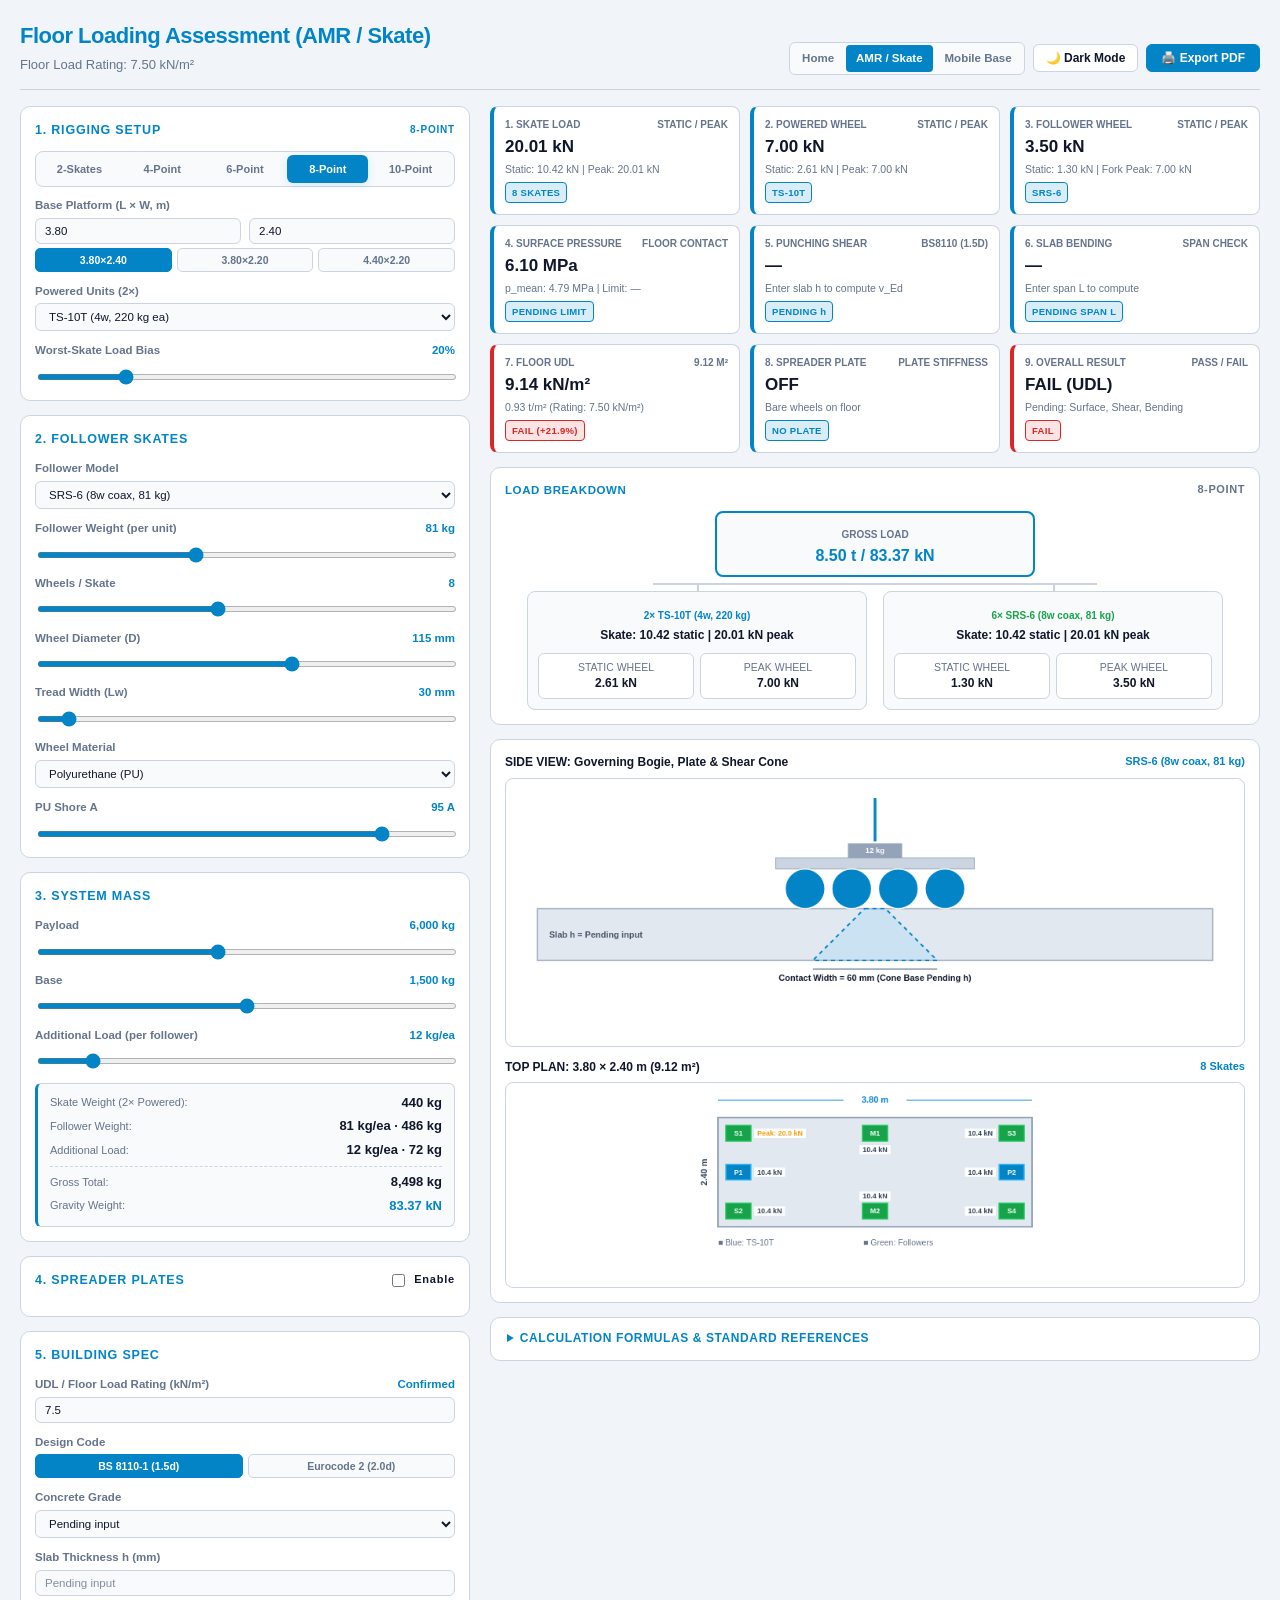
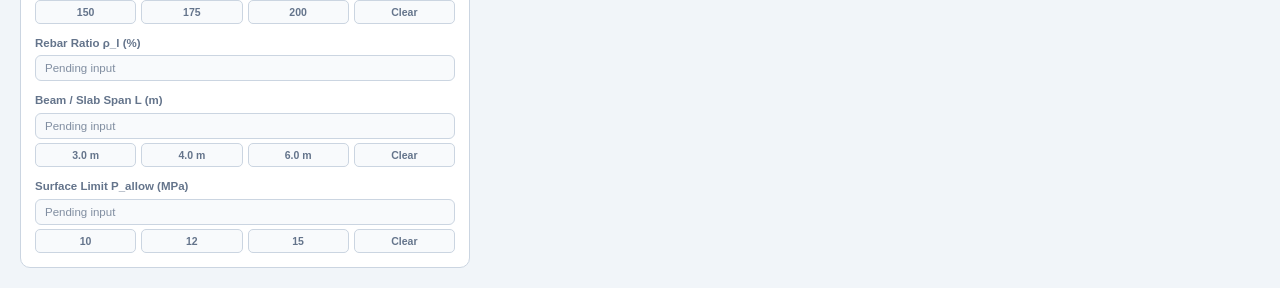
==== amr/index.html @ c010b655 "feat: add /mobile_base caster simulator and / setup selector" ====
<!DOCTYPE html>
<html lang="en">
<head>
  <meta charset="UTF-8">
  <meta name="viewport" content="width=device-width, initial-scale=1.0">
  <title>Floor Loading Assessment — AMR / Skate</title>
  <meta name="description" content="Floor loading assessment simulator for AMR and heavy-duty machine skates.">
  <meta name="theme-color" content="#0b1120">
  <link rel="icon" type="image/svg+xml" href="data:image/svg+xml,<svg xmlns='http://www.w3.org/2000/svg' viewBox='0 0 100 100'><rect width='100' height='100' rx='20' fill='%230284c7'/><text y='.9em' font-size='70' x='15'>⚙️</text></svg>">
  <link rel="stylesheet" href="/style.css?v=10">
</head>
<body>

<header class="header">
  <div>
    <h1>Floor Loading Assessment (AMR / Skate)</h1>
    <p id="lblHeaderSub">Floor Load Rating: 7.50 kN/m²</p>
  </div>
  <div class="header-actions">
    <nav class="nav-pills" aria-label="Setup Selector">
      <a class="nav-pill" href="/">Home</a>
      <a class="nav-pill active" href="/amr/">AMR / Skate</a>
      <a class="nav-pill" href="/mobile_base/">Mobile Base</a>
    </nav>
    <button id="btnThemeToggle" class="btn-theme-toggle" type="button" aria-label="Toggle Light / Dark Mode">☀️ Light Mode</button>
    <button onclick="window.print()" class="btn-action" aria-label="Export PDF">🖨️ Export PDF</button>
  </div>
</header>

<main class="app-container">
  <!-- LEFT: CONTROLS -->
  <section class="controls-col" aria-label="Controls">

    <!-- 1. RIGGING SETUP -->
    <div class="panel">
      <div class="panel-title">
        <span>1. Rigging Setup</span>
        <span style="font-size:10px; color:var(--accent);" id="lblSetupSummary">8-Point</span>
      </div>
      <div class="setup-toggle" role="tablist" aria-label="Rigging Configuration">
        <button class="setup-btn" id="btnSetup1" role="tab" aria-selected="false">2-Skates</button>
        <button class="setup-btn" id="btnSetup2" role="tab" aria-selected="false">4-Point</button>
        <button class="setup-btn" id="btnSetup3" role="tab" aria-selected="false">6-Point</button>
        <button class="setup-btn active" id="btnSetup4" role="tab" aria-selected="true">8-Point</button>
        <button class="setup-btn" id="btnSetup5" role="tab" aria-selected="false">10-Point</button>
      </div>

      <div class="form-group" style="margin-top:10px;">
        <span class="label-wrap">Base Platform (L × W, m)</span>
        <div class="input-row-2">
          <div>
            <input type="number" id="inputPlatL" min="1.0" max="10.0" step="0.1" value="3.80" aria-label="Base Length (m)">
          </div>
          <div>
            <input type="number" id="inputPlatW" min="1.0" max="5.0" step="0.1" value="2.40" aria-label="Base Width (m)">
          </div>
        </div>
        <div class="btn-group" id="btnGroupPlatform" role="group" aria-label="Platform Base Presets">
          <button class="btn-preset active" data-l="3.80" data-w="2.40">3.80×2.40</button>
          <button class="btn-preset" data-l="3.80" data-w="2.20">3.80×2.20</button>
          <button class="btn-preset" data-l="4.40" data-w="2.20">4.40×2.20</button>
        </div>
      </div>

      <div class="form-group">
        <label class="label-wrap" for="selectPoweredModel">Powered Units (2×)</label>
        <select id="selectPoweredModel">
          <option value="TS-10T" selected>TS-10T (4w, 220 kg ea)</option>
          <option value="TC-30T">TC 30Ton (8w, 385 kg ea)</option>
        </select>
      </div>

      <div class="form-group" id="biasGroup">
        <div class="label-wrap">
          <label for="inputSkateBias">Worst-Skate Load Bias</label>
          <span class="val" id="lblSkateBias">20%</span>
        </div>
        <input type="range" id="inputSkateBias" min="10" max="60" step="1" value="20">
      </div>
    </div>

    <!-- 2. FOLLOWER SKATES (UPPER MASS SECTION) -->
    <div class="panel" id="panelFollower">
      <div class="panel-title"><span>2. Follower Skates</span></div>
      <div class="form-group">
        <label class="label-wrap" for="selectFollowerModel">Follower Model</label>
        <select id="selectFollowerModel">
          <optgroup label="GST Series">
            <option value="GST-8">GST-8 (6w, 28 kg)</option>
            <option value="GST-12">GST-12 (8w, 38 kg)</option>
          </optgroup>
          <optgroup label="SRS Series">
            <option value="SRS-6" selected>SRS-6 (8w coax, 81 kg)</option>
            <option value="SRS-10">SRS-10 (4w, 95 kg)</option>
          </optgroup>
          <optgroup label="CRQ Series">
            <option value="CRQ-8">CRQ-8 (8w coax, 85 kg)</option>
          </optgroup>
          <optgroup label="Manual">
            <option value="CUSTOM">Custom Follower</option>
          </optgroup>
        </select>
      </div>

      <div class="form-group">
        <div class="label-wrap"><label for="inputFollowerWeight">Follower Weight (per unit)</label><span class="val" id="lblFollowerWeight">81 kg</span></div>
        <input type="range" id="inputFollowerWeight" min="10" max="200" step="1" value="81">
      </div>
      <div class="form-group">
        <div class="label-wrap"><label for="inputFollowerWheels">Wheels / Skate</label><span class="val" id="lblFollowerWheels">8</span></div>
        <input type="range" id="inputFollowerWheels" min="2" max="16" step="2" value="8">
      </div>
      <div class="form-group">
        <div class="label-wrap"><label for="inputFollowerDia">Wheel Diameter (D)</label><span class="val" id="lblFollowerDia">115 mm</span></div>
        <input type="range" id="inputFollowerDia" min="60" max="150" step="5" value="115">
      </div>
      <div class="form-group">
        <div class="label-wrap"><label for="inputFollowerWidth">Tread Width (Lw)</label><span class="val" id="lblFollowerWidth">30 mm</span></div>
        <input type="range" id="inputFollowerWidth" min="25" max="110" step="5" value="30">
      </div>
      <div class="form-group">
        <label class="label-wrap" for="selectFollowerMat">Wheel Material</label>
        <select id="selectFollowerMat">
          <option value="pu" selected>Polyurethane (PU)</option>
          <option value="nylon">Nylon PA6</option>
          <option value="steel">Cast Steel</option>
        </select>
      </div>
      <div class="form-group" id="shoreAGroup">
        <div class="label-wrap"><label for="inputShoreA">PU Shore A</label><span class="val" id="lblShoreA">95 A</span></div>
        <input type="range" id="inputShoreA" min="80" max="98" step="1" value="95">
      </div>
    </div>

    <!-- 3. SYSTEM MASS -->
    <div class="panel">
      <div class="panel-title"><span>3. System Mass</span></div>
      <div class="form-group">
        <div class="label-wrap"><label for="inputPnmMass">Payload</label><span class="val" id="lblPnmMass">6,000 kg</span></div>
        <input type="range" id="inputPnmMass" min="3000" max="10000" step="250" value="6000">
      </div>
      <div class="form-group">
        <div class="label-wrap"><label for="inputBaseMass">Base</label><span class="val" id="lblBaseMass">1,500 kg</span></div>
        <input type="range" id="inputBaseMass" min="0" max="3000" step="100" value="1500">
      </div>
      <div class="form-group">
        <div class="label-wrap"><label for="inputAddLoad">Additional Load (per follower)</label><span class="val" id="lblAddLoad">12 kg/ea</span></div>
        <input type="range" id="inputAddLoad" min="0" max="100" step="1" value="12">
      </div>

      <div class="sub-box sub-box-highlight">
        <div class="sub-box-row">
          <span>Skate Weight (2× Powered):</span>
          <strong id="lblPoweredWeightSum">440 kg</strong>
        </div>
        <div class="sub-box-row">
          <span>Follower Weight:</span>
          <strong id="lblFollowerWeightSum">81 kg/ea · 486 kg</strong>
        </div>
        <div class="sub-box-row">
          <span>Additional Load:</span>
          <strong id="lblAddLoadSum">12 kg/ea · 72 kg</strong>
        </div>
        <div class="sub-box-divider">
          <div class="sub-box-row">
            <span>Gross Total:</span>
            <strong id="lblTotalGrossMass">8,498 kg</strong>
          </div>
          <div class="sub-box-row">
            <span>Gravity Weight:</span>
            <strong id="lblTotalGrossWeight" class="val-accent">83.37 kN</strong>
          </div>
        </div>
      </div>
    </div>

    <!-- 4. SPREADER PLATES -->
    <div class="panel">
      <div class="panel-title">
        <span>4. Spreader Plates</span>
        <label style="display:flex; align-items:center; gap:6px; cursor:pointer; text-transform:none; font-size:11px;">
          <input type="checkbox" id="checkPlateEnable" style="accent-color:var(--accent); cursor:pointer;">
          <strong style="color:var(--text-primary);">Enable</strong>
        </label>
      </div>

      <div id="plateControls" style="display:none;">
        <div class="form-group">
          <label class="label-wrap" for="selectPlateSteel">Plate Material</label>
          <select id="selectPlateSteel">
            <option value="ss400" selected>SS400 / S275JR Mild Steel (fy 275 MPa)</option>
            <option value="s355">S355J2 / A572-50 High-Strength Steel (fy 355 MPa)</option>
            <option value="strenx700">Strenx 700 Structural Steel (fy 700 MPa)</option>
            <option value="hardox450">Hardox 450 Abrasion-Resistant Steel (fy 1,200 MPa)</option>
            <option value="al6061">Aluminum 6061-T6 Alloy (fy 276 MPa)</option>
            <option value="al7075">Aluminum 7075-T6 Aerospace Alloy (fy 505 MPa)</option>
            <option value="cfrp">Carbon Fiber Composite CFRP (fy 600 MPa)</option>
            <option value="g10">G10 / FR-4 Fiberglass Epoxy (fy 340 MPa)</option>
            <option value="uhmwpe">UHMWPE Polymer Sheet (fy 25 MPa)</option>
            <option value="plywood">Phenolic Birch Plywood (fy 35 MPa)</option>
          </select>
        </div>

        <div class="form-group">
          <span class="label-wrap">Sheet Preset</span>
          <div class="btn-group" id="btnGroupPlates" style="flex-wrap: wrap;">
            <button class="btn-preset" data-w="300" data-l="300">300×300</button>
            <button class="btn-preset active" data-w="610" data-l="2440">610×2440</button>
            <button class="btn-preset" data-w="1220" data-l="2440">1220×2440</button>
            <button class="btn-preset" data-w="1000" data-l="2000">1000×2000</button>
          </div>
        </div>

        <div class="form-group">
          <div class="label-wrap"><label for="inputPlateWidth">Width (W)</label><span class="val" id="lblPlateWidth">610 mm</span></div>
          <input type="range" id="inputPlateWidth" min="250" max="1500" step="25" value="610">
        </div>
        <div class="form-group">
          <div class="label-wrap"><label for="inputPlateLength">Length (L)</label><span class="val" id="lblPlateLength">2,440 mm</span></div>
          <input type="range" id="inputPlateLength" min="300" max="3000" step="50" value="2440">
        </div>
        <div class="form-group">
          <div class="label-wrap"><label for="inputPlateThick">Thickness (t)</label><span class="val" id="lblPlateThick">10 mm</span></div>
          <input type="range" id="inputPlateThick" min="2" max="60" step="1" value="10">
        </div>

        <div class="sub-box sub-box-highlight">
          <div class="sub-box-row">
            <span>Min Width (2h):</span>
            <strong id="lblRecWidth" class="val-accent">—</strong>
          </div>
          <div class="sub-box-row">
            <span>Min Thickness (t_req):</span>
            <strong id="lblRecThick" class="val-warn">—</strong>
          </div>
          <div class="sub-box-divider">
            <div class="sub-box-row">
              <span>Sheet Mass:</span>
              <strong id="lblPlateHandlingWeight">—</strong>
            </div>
            <div id="lblHandlingBadge" style="font-size:10.5px; margin-top:2px;">—</div>
          </div>
        </div>
      </div>
    </div>

    <!-- 5. BUILDING SPEC -->
    <div class="panel">
      <div class="panel-title"><span>5. Building Spec</span></div>

      <div class="form-group">
        <div class="label-wrap"><label for="inputUdlLimit">UDL / Floor Load Rating (kN/m²)</label><span class="val">Confirmed</span></div>
        <input type="number" id="inputUdlLimit" min="0.5" max="30" step="0.1" value="7.5">
      </div>

      <div class="form-group">
        <span class="label-wrap">Design Code</span>
        <div class="btn-group" id="btnGroupCode">
          <button class="btn-preset active" data-code="BS8110">BS 8110-1 (1.5d)</button>
          <button class="btn-preset" data-code="EC2">Eurocode 2 (2.0d)</button>
        </div>
      </div>

      <div class="form-group">
        <label class="label-wrap" for="selectConcreteGrade">Concrete Grade</label>
        <select id="selectConcreteGrade">
          <option value="" selected>Pending input</option>
          <option value="C20/25">C20/25 (f_cu = 25 MPa)</option>
          <option value="C25/30">C25/30 (f_cu = 30 MPa)</option>
          <option value="C30/37">C30/37 (f_cu = 37 MPa)</option>
        </select>
      </div>

      <div class="form-group">
        <label class="label-wrap" for="inputSlabDepth">Slab Thickness h (mm)</label>
        <input type="number" id="inputSlabDepth" min="80" max="500" step="5" placeholder="Pending input">
        <div class="btn-group" id="btnGroupSlab">
          <button class="btn-preset" data-h="150">150</button>
          <button class="btn-preset" data-h="175">175</button>
          <button class="btn-preset" data-h="200">200</button>
          <button class="btn-preset" data-h="">Clear</button>
        </div>
      </div>

      <div class="form-group">
        <label class="label-wrap" for="inputRhoL">Rebar Ratio ρ_l (%)</label>
        <input type="number" id="inputRhoL" min="0.1" max="3.0" step="0.01" placeholder="Pending input">
      </div>

      <div class="form-group">
        <label class="label-wrap" for="inputSpanL">Beam / Slab Span L (m)</label>
        <input type="number" id="inputSpanL" min="1.0" max="15.0" step="0.1" placeholder="Pending input">
        <div class="btn-group" id="btnGroupSpan">
          <button class="btn-preset" data-span="3.0">3.0 m</button>
          <button class="btn-preset" data-span="4.0">4.0 m</button>
          <button class="btn-preset" data-span="6.0">6.0 m</button>
          <button class="btn-preset" data-span="">Clear</button>
        </div>
      </div>

      <div class="form-group">
        <label class="label-wrap" for="inputFloorStress">Surface Limit P_allow (MPa)</label>
        <input type="number" id="inputFloorStress" min="1" max="50" step="0.5" placeholder="Pending input">
        <div class="btn-group" id="btnGroupStress">
          <button class="btn-preset" data-stress="10">10</button>
          <button class="btn-preset" data-stress="12">12</button>
          <button class="btn-preset" data-stress="15">15</button>
          <button class="btn-preset" data-stress="">Clear</button>
        </div>
      </div>
    </div>

  </section>

  <!-- RIGHT: RESULTS & VISUALIZATIONS -->
  <section class="visuals-col" aria-label="Results">

    <!-- 9 METRIC CARDS (3x3) -->
    <div class="dashboard-grid" role="region" aria-label="Structural Metrics">
      <div class="dash-card card-info" id="cardSkateLoad">
        <div class="meta"><span>1. SKATE LOAD</span><span>Static / Peak</span></div>
        <div class="main-val" id="valSkateLoad">—</div>
        <div class="sub" id="subSkateLoad">—</div>
        <div class="status-badge status-info" id="badgeSkateLoad">IMPOSED</div>
      </div>

      <div class="dash-card card-info" id="cardPowWheel">
        <div class="meta"><span>2. POWERED WHEEL</span><span>Static / Peak</span></div>
        <div class="main-val" id="valPowWheel">—</div>
        <div class="sub" id="subPowWheel">—</div>
        <div class="status-badge status-info" id="badgePowWheel">IMPOSED</div>
      </div>

      <div class="dash-card card-info" id="cardFolWheel">
        <div class="meta"><span>3. FOLLOWER WHEEL</span><span>Static / Peak</span></div>
        <div class="main-val" id="valFolWheel">—</div>
        <div class="sub" id="subFolWheel">—</div>
        <div class="status-badge status-info" id="badgeFolWheel">IMPOSED</div>
      </div>

      <div class="dash-card" id="cardPressure">
        <div class="meta"><span>4. SURFACE PRESSURE</span><span>Floor Contact</span></div>
        <div class="main-val" id="valPressure">—</div>
        <div class="sub" id="subPressure">—</div>
        <div class="status-badge status-info" id="badgePressure">PENDING</div>
      </div>

      <div class="dash-card" id="cardPunch">
        <div class="meta"><span>5. PUNCHING SHEAR</span><span id="tagPunchCode">BS 8110</span></div>
        <div class="main-val" id="valPunch">—</div>
        <div class="sub" id="subPunch">—</div>
        <div class="status-badge status-info" id="badgePunch">PENDING</div>
      </div>

      <div class="dash-card" id="cardBending">
        <div class="meta"><span>6. SLAB BENDING</span><span>Span Check</span></div>
        <div class="main-val" id="valBending">—</div>
        <div class="sub" id="subBending">—</div>
        <div class="status-badge status-info" id="badgeBending">PENDING</div>
      </div>

      <div class="dash-card" id="cardUdl">
        <div class="meta"><span>7. FLOOR UDL</span><span id="tagUdlArea">9.12 m²</span></div>
        <div class="main-val" id="valUdl">—</div>
        <div class="sub" id="subUdl">Rating: 7.50 kN/m²</div>
        <div class="status-badge status-info" id="badgeUdl">—</div>
      </div>

      <div class="dash-card" id="cardRigidity">
        <div class="meta"><span>8. SPREADER PLATE</span><span>Plate Stiffness</span></div>
        <div class="main-val" id="valRigidity">—</div>
        <div class="sub" id="subRigidity">—</div>
        <div class="status-badge status-info" id="badgeRigidity">—</div>
      </div>

      <div class="dash-card" id="cardVerdict">
        <div class="meta"><span>9. OVERALL RESULT</span><span>Pass / Fail</span></div>
        <div class="main-val" id="valVerdict">—</div>
        <div class="sub" id="subVerdict">—</div>
        <div class="status-badge status-info" id="badgeVerdict">—</div>
      </div>
    </div>

    <!-- LOAD TREE -->
    <div class="tree-container" role="region" aria-label="Load Breakdown">
      <div class="tree-title">
        <span>Load Breakdown</span>
        <span style="color:var(--text-secondary); font-size:11px;" id="lblTreeModeTag">8-POINT</span>
      </div>
      <div class="tree-node-root">
        <span style="font-size:10px; color:var(--text-secondary); text-transform:uppercase; font-weight:700;">Gross Load</span>
        <div style="font-size:16px; font-weight:800; color:var(--accent);" id="treeRootVal">—</div>
      </div>
      <div class="tree-branches" id="treeBranchWrap"></div>
    </div>

    <!-- CANVASES -->
    <div class="canvas-panel" role="region" aria-label="Diagrams">
      <div>
        <div style="font-size:12px; font-weight:700; color:var(--text-primary); margin-bottom:6px; display:flex; justify-content:space-between;">
          <span>SIDE VIEW: Governing Bogie, Plate & Shear Cone</span>
          <span style="color:var(--accent); font-size:11px;" id="lblFrontElevationSub">—</span>
        </div>
        <div class="canvas-wrap">
          <canvas id="frontCanvas" width="940" height="340"></canvas>
        </div>
      </div>

      <div>
        <div style="font-size:12px; font-weight:700; color:var(--text-primary); margin-bottom:6px; display:flex; justify-content:space-between;">
          <span id="lblTopPlanTitle">TOP PLAN</span>
          <span style="color:var(--accent); font-size:11px;" id="lblTopPlanSub">—</span>
        </div>
        <div class="canvas-wrap">
          <canvas id="topCanvas" width="940" height="260"></canvas>
        </div>
      </div>
    </div>

    <!-- FORMULAS & STANDARDS DRAWER -->
    <details class="assumptions-box">
      <summary>Calculation Formulas &amp; Standard References</summary>
      <div class="formula-grid">

        <!-- 1. MASS, UDL & SKATE BIAS -->
        <article class="formula-block">
          <div class="formula-head">
            <strong>1. Load Accumulation, UDL &amp; 3-Point Rocking</strong>
            <span class="std-ref">EN 1991-1-1 §6.3 · EN 1991-3 · TR34 / ASTM E1155</span>
          </div>
          <p class="formula-prose">
            Gravity loads accumulate top-down from payload to floor contact. Under creeping transit (&le; 5 m/min), inertial acceleration is modest (&Phi; = 1.20), whereas local 2–5 mm floor dips (TR34) unload one corner of rigid 4-point skates, shifting 35% of skate load onto the heaviest corner wheel or coaxial fork.
          </p>
          <div class="eq-card">
            <div class="eq-row">
              <span class="math"><i>M</i><sub>gross</sub> = <i>m</i><sub>pay</sub> + <i>m</i><sub>base</sub> + 2<i>m</i><sub>pow</sub> + <i>N</i><sub>fol</sub>(<i>m</i><sub>fol</sub> + <i>m</i><sub>add</sub>)</span>
              <span class="eq-num">(1.1)</span>
            </div>
            <div class="eq-row">
              <span class="math">UDL = <span class="frac"><span class="num"><i>M</i><sub>gross</sub> &middot; <i>g</i> / 1000</span><span class="den"><i>L</i><sub>base</sub> &middot; <i>W</i><sub>base</sub></span></span> &le; <i>q</i><sub>rating</sub></span>
              <span class="eq-num">(1.2)</span>
            </div>
            <div class="eq-row">
              <span class="math"><i>F</i><sub>skate,peak</sub> = <i>W</i><sub>gross</sub> &middot; max(<span class="frac"><span class="num">1</span><span class="den"><i>N</i></span></span>, Bias) &middot; &Phi;<sub>1.20</sub></span>
              <span class="eq-num">(1.3)</span>
            </div>
            <div class="eq-row">
              <span class="math"><i>F</i><sub>wheel,peak</sub> = <span class="frac"><span class="num">0.35 &middot; <i>F</i><sub>skate,peak</sub></span><span class="den"><i>w</i><sub>fork</sub></span></span> <small class="eq-note">(4w / 4-fork coax)</small> &nbsp;|&nbsp; <span class="frac"><span class="num"><i>F</i><sub>skate,peak</sub></span><span class="den">&lfloor;0.5<i>n</i><sub>w</sub>&rfloor;</span></span> <small class="eq-note">(&gt;4w inline)</small></span>
              <span class="eq-num">(1.4)</span>
            </div>
          </div>
        </article>

        <!-- 2. MODE 1 -->
        <article class="formula-block">
          <div class="formula-head">
            <strong>2. Mode 1 — Surface Contact Stress (0–5 mm Skin)</strong>
            <span class="std-ref">Hertz Line Contact · Gent (1958) / ASTM D2240 · BS 8110-1 Cl. 5.2.3.4</span>
          </div>
          <p class="formula-prose">
            Surface bearing checks only the top floor finish and concrete skin directly beneath a wheel or rigid spreader plate. Elastomeric wheel flattening is computed from Shore A hardness via Gent&rsquo;s relation and Hertzian line contact; peak semi-elliptic contact stress is 27.3% above mean pressure.
          </p>
          <div class="eq-card">
            <div class="eq-row">
              <span class="math"><i>E</i><sub>PU</sub> = <span class="frac"><span class="num">0.0981 (56 + 7.62336 <i>S</i>)</span><span class="den">0.137505 (254 &minus; 2.54 <i>S</i>)</span></span> [MPa], &nbsp; <span class="frac"><span class="num">1</span><span class="den"><i>E</i>*</span></span> = <span class="frac"><span class="num">1 &minus; &nu;<sub>w</sub><sup>2</sup></span><span class="den"><i>E</i><sub>w</sub></span></span> + <span class="frac"><span class="num">1 &minus; &nu;<sub>c</sub><sup>2</sup></span><span class="den"><i>E</i><sub>c</sub></span></span></span>
              <span class="eq-num">(2.1)</span>
            </div>
            <div class="eq-row">
              <span class="math"><i>b</i> = <span class="radic">&radic;<span class="rad-over"><span class="frac"><span class="num">4 <i>F R</i></span><span class="den">&pi; <i>L</i><sub>w</sub> <i>E</i>*</span></span></span></span>, &nbsp; <i>A</i> = 2<i>b L</i><sub>w</sub></span>
              <span class="eq-num">(2.2)</span>
            </div>
            <div class="eq-row">
              <span class="math"><i>p</i><sub>mean</sub> = <span class="frac"><span class="num"><i>F</i></span><span class="den"><i>A</i></span></span>, &nbsp; <i>p</i><sub>max</sub> = 1.273 <i>p</i><sub>mean</sub> &le; min(<i>P</i><sub>allow</sub>, 0.4 <i>f</i><sub>cu</sub>) <small class="eq-note">(plate: <i>p</i><sub>max</sub> = <i>p</i><sub>mean</sub>)</small></span>
              <span class="eq-num">(2.3)</span>
            </div>
          </div>
        </article>

        <!-- 3. MODE 2 -->
        <article class="formula-block">
          <div class="formula-head">
            <strong>3. Mode 2 — Slab Punching Shear (Full Depth <i>d</i>)</strong>
            <span class="std-ref">BS 8110-1:1997 Cl. 3.7.7 · EN 1992-1-1 Cl. 6.4 · EN 1991-1-1</span>
          </div>
          <p class="formula-prose">
            Unlike surface stress, punching shear checks whether an unreinforced concrete slab fails along a diagonal shear cone through its effective depth <i>d</i>. Coaxial wheel pairs share one combined perimeter <i>u</i><sub>0</sub>; checks apply ULS partial load factors (&gamma;<sub>f</sub> = 1.60 BS 8110, &gamma;<sub>Q</sub> = 1.50 EC2) at both <i>u</i><sub>0</sub> and the outer control perimeter <i>u</i><sub>1</sub>.
          </p>
          <div class="eq-card">
            <div class="eq-row">
              <span class="math"><i>V</i><sub>Ed</sub> = &gamma; &middot; <i>F</i><sub>cluster</sub>, &nbsp; <i>u</i><sub>0</sub> = 2(<i>a</i><sub>1</sub> + <i>a</i><sub>2</sub>), &nbsp; <i>v</i><sub>Ed,0</sub> = <span class="frac"><span class="num">&beta; <i>V</i><sub>Ed</sub></span><span class="den"><i>u</i><sub>0</sub> <i>d</i></span></span></span>
              <span class="eq-num">(3.1)</span>
            </div>
            <div class="eq-row">
              <span class="math"><b>BS 8110 (1.5<i>d</i>):</b> <i>u</i><sub>1</sub> = <i>u</i><sub>0</sub> + 12<i>d</i>, &nbsp; <i>v</i><sub>c</sub> = <span class="frac"><span class="num">0.79</span><span class="den">1.25</span></span>(100&rho;<sub>l</sub>)<sup>1/3</sup>(<span class="frac"><span class="num">400</span><span class="den"><i>d</i></span></span>)<sup>1/4</sup>(<span class="frac"><span class="num"><i>f</i><sub>cu</sub></span><span class="den">25</span></span>)<sup>1/3</sup>, &nbsp; <i>v</i><sub>max</sub> = min(0.8&radic;<i>f</i><sub>cu</sub>, 5)</span>
              <span class="eq-num">(3.2)</span>
            </div>
            <div class="eq-row">
              <span class="math"><b>EC2 (2.0<i>d</i>):</b> <i>u</i><sub>1</sub> = <i>u</i><sub>0</sub> + 4&pi;<i>d</i>, &nbsp; <i>v</i><sub>Rd,c</sub> = max(0.12 <i>k</i>(100&rho;<sub>l</sub> <i>f</i><sub>ck</sub>)<sup>1/3</sup>, 0.035 <i>k</i><sup>3/2</sup><i>f</i><sub>ck</sub><sup>1/2</sup>), &nbsp; <i>v</i><sub>Rd,max</sub> = 0.4&nu;<i>f</i><sub>cd</sub></span>
              <span class="eq-num">(3.3)</span>
            </div>
          </div>
        </article>

        <!-- 4. MODE 3 & PLATE -->
        <article class="formula-block">
          <div class="formula-head">
            <strong>4. Mode 3 — Slab Bending &amp; Plate Rigidity</strong>
            <span class="std-ref">BS 8110-1 Cl. 3.5.2.2 · Method B · AISC Design Guide 1</span>
          </div>
          <p class="formula-prose">
            Concentrated skate loads crossing a beam bay of span <i>L</i> are swept longitudinally and transversely using Method B to find peak moment <i>M</i><sub>max</sub> at zero shear, then dispersed over effective strip width <i>b</i><sub>e</sub> against the UDL rating benchmark. Spreader plates must exceed thickness <i>t</i><sub>req</sub> to prevent cantilever edge curling.
          </p>
          <div class="eq-card">
            <div class="eq-row">
              <span class="math"><i>M</i><sub>UDL,bench</sub> = <span class="frac"><span class="num"><i>q</i><sub>rating</sub> &middot; <i>L</i><sup>2</sup></span><span class="den">8</span></span>, &nbsp; <i>b</i><sub>e</sub> = min(<i>W</i><sub>base</sub>, <i>b</i><sub>load</sub> + 2.4<i>a</i><sub>k</sub>(1 &minus; <span class="frac"><span class="num"><i>a</i><sub>k</sub></span><span class="den"><i>L</i></span></span>)) <small class="eq-note">(single-rail strip)</small></span>
              <span class="eq-num">(4.1)</span>
            </div>
            <div class="eq-row">
              <span class="math"><i>R</i><sub>B</sub> = <span class="frac"><span class="num">&Sigma; <i>P</i><sub>i</sub> <i>a</i><sub>i</sub></span><span class="den"><i>L</i></span></span>, &nbsp; <i>M</i><sub>max</sub> = <i>R</i><sub>A</sub> <i>a</i><sub>k</sub> &minus; &Sigma;<sub><i>a</i><sub>i</sub>&lt;<i>a</i><sub>k</sub></sub> <i>P</i><sub>i</sub>(<i>a</i><sub>k</sub> &minus; <i>a</i><sub>i</sub>), &nbsp; <i>M</i><sub>imp</sub> = <span class="frac"><span class="num"><i>M</i><sub>max</sub></span><span class="den"><i>b</i><sub>e</sub></span></span></span>
              <span class="eq-num">(4.2)</span>
            </div>
            <div class="eq-row">
              <span class="math"><i>c</i> = <span class="frac"><span class="num"><i>B</i><sub>cap</sub> &minus; <i>W</i><sub>skate</sub></span><span class="den">2</span></span>, &nbsp; <i>t</i><sub>req</sub> = <i>c</i> <span class="radic">&radic;<span class="rad-over"><span class="frac"><span class="num">3 <i>p</i></span><span class="den">&sigma;<sub>allow</sub></span></span></span></span></span>
              <span class="eq-num">(4.3)</span>
            </div>
          </div>
        </article>

      </div>
    </details>

  </section>
</main>

<script type="module" src="/js/main.js?v=10"></script>
</body>
</html>
---- style.css ----
:root {
  /* DARK THEME (DEFAULT) */
  --bg-main: #0b1120;
  --bg-card: #1e293b;
  --bg-panel: #0f172a;
  --border: #334155;
  --accent: #38bdf8;
  --accent-glow: rgba(56, 189, 248, 0.25);
  --text-primary: #f8fafc;
  --text-secondary: #94a3b8;
  --pass: #22c55e;
  --pass-bg: rgba(34, 197, 94, 0.15);
  --fail: #ef4444;
  --fail-bg: rgba(239, 68, 68, 0.15);
  --warn: #eab308;
  --warn-bg: rgba(234, 179, 8, 0.15);
  --purple: #a855f7;
  --canvas-bg: #060913;
}

[data-theme="light"] {
  /* LIGHT THEME (CLEAN SLATE & WHITE) */
  --bg-main: #f1f5f9;
  --bg-card: #ffffff;
  --bg-panel: #f8fafc;
  --border: #cbd5e1;
  --accent: #0284c7;
  --accent-glow: rgba(2, 132, 199, 0.15);
  --text-primary: #0f172a;
  --text-secondary: #64748b;
  --pass: #16a34a;
  --pass-bg: rgba(22, 163, 74, 0.12);
  --fail: #dc2626;
  --fail-bg: rgba(220, 38, 38, 0.12);
  --warn: #d97706;
  --warn-bg: rgba(217, 119, 6, 0.12);
  --purple: #9333ea;
  --canvas-bg: #ffffff;
}

* { box-sizing: border-box; }

body {
  font-family: -apple-system, BlinkMacSystemFont, "Segoe UI", Roboto, "Helvetica Neue", Arial, sans-serif;
  background: var(--bg-main);
  color: var(--text-primary);
  margin: 0;
  padding: 20px;
  line-height: 1.45;
  transition: background-color 0.2s ease, color 0.2s ease;
}

/* Accessibility Focus States */
button:focus-visible, input:focus-visible, select:focus-visible, summary:focus-visible {
  outline: 2px solid var(--accent);
  outline-offset: 2px;
}

.header {
  max-width: 1440px;
  margin: 0 auto 16px auto;
  padding-bottom: 14px;
  border-bottom: 1px solid var(--border);
  display: flex;
  justify-content: space-between;
  align-items: flex-end;
  flex-wrap: wrap;
  gap: 12px;
}

.header h1 {
  margin: 0;
  font-size: 22px;
  color: var(--accent);
  letter-spacing: -0.5px;
}

.header p {
  margin: 4px 0 0 0;
  font-size: 13px;
  color: var(--text-secondary);
}

.header-actions {
  display: flex;
  gap: 8px;
  align-items: center;
  flex-wrap: wrap;
}

.nav-pills {
  display: inline-flex;
  background: var(--bg-panel);
  border: 1px solid var(--border);
  border-radius: 6px;
  padding: 2px;
  gap: 2px;
}
.nav-pill {
  padding: 5px 10px;
  border-radius: 4px;
  font-size: 11.5px;
  font-weight: 700;
  color: var(--text-secondary);
  text-decoration: none;
  transition: all 0.15s ease;
}
.nav-pill:hover {
  color: var(--text-primary);
}
.nav-pill.active {
  background: var(--accent);
  color: #ffffff;
}

/* Landing Selector Page */
.landing-wrap {
  max-width: 960px;
  margin: 40px auto;
}
.landing-grid {
  display: grid;
  grid-template-columns: 1fr 1fr;
  gap: 18px;
  margin-top: 20px;
}
.landing-card {
  background: var(--bg-card);
  border: 1px solid var(--border);
  border-top: 4px solid var(--accent);
  border-radius: 12px;
  padding: 22px;
  text-decoration: none;
  color: inherit;
  display: flex;
  flex-direction: column;
  gap: 10px;
  transition: transform 0.15s ease, border-color 0.15s ease, box-shadow 0.15s ease;
}
.landing-card:hover {
  transform: translateY(-2px);
  border-color: var(--accent);
  box-shadow: 0 8px 24px var(--accent-glow);
}
.landing-card h2 {
  margin: 0;
  font-size: 18px;
  color: var(--text-primary);
}
.landing-card p {
  margin: 0;
  font-size: 12.5px;
  color: var(--text-secondary);
}
.landing-meta {
  display: flex;
  flex-wrap: wrap;
  gap: 6px;
  margin-top: 4px;
}
.landing-tag {
  font-size: 10.5px;
  font-weight: 700;
  padding: 3px 8px;
  border-radius: 4px;
  background: var(--bg-panel);
  border: 1px solid var(--border);
  color: var(--accent);
}
.landing-cta {
  margin-top: auto;
  padding-top: 8px;
  font-size: 12.5px;
  font-weight: 700;
  color: var(--accent);
}
@media (max-width: 720px) {
  .landing-grid { grid-template-columns: 1fr; }
}

.btn-action {
  background: var(--accent);
  color: #ffffff;
  border: 1px solid var(--accent);
  padding: 6px 14px;
  border-radius: 6px;
  font-size: 12px;
  font-weight: 700;
  cursor: pointer;
  text-decoration: none;
  display: inline-flex;
  align-items: center;
  gap: 5px;
  transition: all 0.15s ease;
}
.btn-action:hover { opacity: 0.9; }

.btn-theme-toggle {
  background: var(--bg-card);
  color: var(--text-primary);
  border: 1px solid var(--border);
  padding: 6px 12px;
  border-radius: 6px;
  font-size: 12px;
  font-weight: 600;
  cursor: pointer;
  display: inline-flex;
  align-items: center;
  gap: 6px;
  transition: all 0.15s ease;
}
.btn-theme-toggle:hover {
  border-color: var(--accent);
  color: var(--accent);
}

.app-container {
  max-width: 1440px;
  margin: 0 auto;
  display: grid;
  grid-template-columns: 450px 1fr;
  gap: 20px;
}

.controls-col {
  display: flex;
  flex-direction: column;
  gap: 14px;
}

.panel {
  background: var(--bg-card);
  border: 1px solid var(--border);
  border-radius: 10px;
  padding: 14px;
  transition: background-color 0.2s ease, border-color 0.2s ease;
}

.panel-title {
  font-size: 12.5px;
  font-weight: 700;
  color: var(--accent);
  text-transform: uppercase;
  letter-spacing: 0.8px;
  margin-bottom: 12px;
  display: flex;
  align-items: center;
  justify-content: space-between;
}

.form-group { margin-bottom: 11px; }
.form-group:last-child { margin-bottom: 0; }

.label-wrap {
  display: flex;
  justify-content: space-between;
  font-size: 11.5px;
  font-weight: 600;
  color: var(--text-secondary);
  margin-bottom: 4px;
}
.label-wrap .val { color: var(--accent); font-weight: 700; }

input[type=range] {
  width: 100%;
  height: 6px;
  background: var(--border);
  border-radius: 3px;
  outline: none;
  accent-color: var(--accent);
  cursor: pointer;
}

select, input[type=number] {
  width: 100%;
  padding: 6px 9px;
  background: var(--bg-panel);
  border: 1px solid var(--border);
  border-radius: 6px;
  color: var(--text-primary);
  font-size: 11.5px;
}
select { cursor: pointer; }
input[type=number]::placeholder {
  color: var(--text-secondary);
  opacity: 0.8;
}

.btn-group {
  display: flex;
  gap: 5px;
  margin-top: 4px;
}

.btn-preset {
  flex: 1;
  padding: 5px 6px;
  background: var(--bg-panel);
  border: 1px solid var(--border);
  border-radius: 5px;
  color: var(--text-secondary);
  font-size: 10.5px;
  cursor: pointer;
  font-weight: 600;
  transition: all 0.15s ease;
  text-align: center;
}
.btn-preset:hover, .btn-preset.active {
  background: var(--accent);
  color: #ffffff;
  border-color: var(--accent);
}

.setup-toggle {
  display: grid;
  grid-template-columns: repeat(5, 1fr);
  background: var(--bg-panel);
  padding: 3px;
  border-radius: 8px;
  border: 1px solid var(--border);
  margin-top: 4px;
  gap: 2px;
}

.setup-btn {
  padding: 8px 4px;
  font-size: 11px;
  font-weight: 700;
  text-align: center;
  border-radius: 6px;
  cursor: pointer;
  border: none;
  color: var(--text-secondary);
  background: transparent;
  transition: all 0.2s;
}
.setup-btn.active {
  background: var(--accent);
  color: #ffffff;
  box-shadow: 0 2px 8px var(--accent-glow);
}

.sub-box {
  background: var(--bg-panel);
  border: 1px solid var(--border);
  border-radius: 6px;
  padding: 10px 12px;
  font-size: 11px;
  color: var(--text-secondary);
  margin-top: 8px;
  transition: background-color 0.2s ease, border-color 0.2s ease, color 0.2s ease;
}

.sub-box-highlight {
  border-left: 3px solid var(--accent);
  background: var(--bg-panel);
  margin-top: 12px;
}

.sub-box-row {
  display: flex;
  justify-content: space-between;
  align-items: center;
  margin-bottom: 5px;
}
.sub-box-row:last-child {
  margin-bottom: 0;
}
.sub-box-row span {
  color: var(--text-secondary);
}
.sub-box-row strong {
  color: var(--text-primary);
  font-size: 13px;
  font-weight: 700;
}

.sub-box-divider {
  margin-top: 6px;
  padding-top: 6px;
  border-top: 1px dashed var(--border);
}

.val-accent { color: var(--accent) !important; }
.val-warn { color: var(--warn) !important; }
.val-muted { color: var(--text-secondary) !important; font-size: 11.5px !important; }

.visuals-col {
  display: flex;
  flex-direction: column;
  gap: 14px;
}

.dashboard-grid {
  display: grid;
  grid-template-columns: repeat(3, 1fr);
  gap: 10px;
}

.input-row-2 {
  display: grid;
  grid-template-columns: 1fr 1fr;
  gap: 8px;
}

.dash-card {
  background: var(--bg-card);
  border: 1px solid var(--border);
  border-radius: 8px;
  padding: 11px;
  border-left: 4px solid var(--accent);
  position: relative;
  transition: background-color 0.2s ease, border-color 0.2s ease;
}
.dash-card.card-pass { border-left-color: var(--pass); }
.dash-card.card-fail { border-left-color: var(--fail); }
.dash-card.card-warn { border-left-color: var(--warn); }
.dash-card.card-info { border-left-color: var(--accent); }

.dash-card .meta {
  font-size: 10px;
  color: var(--text-secondary);
  text-transform: uppercase;
  font-weight: 700;
  margin-bottom: 3px;
  display: flex;
  justify-content: space-between;
}

.dash-card .main-val {
  font-size: 17px;
  font-weight: 800;
  color: var(--text-primary);
  margin-bottom: 2px;
}

.dash-card .sub { font-size: 10.5px; color: var(--text-secondary); }

.status-badge {
  display: inline-block;
  padding: 2.5px 6px;
  border-radius: 4px;
  font-size: 9.5px;
  font-weight: 800;
  margin-top: 5px;
  letter-spacing: 0.3px;
}
.status-pass { background: var(--pass-bg); color: var(--pass); border: 1px solid var(--pass); }
.status-fail { background: var(--fail-bg); color: var(--fail); border: 1px solid var(--fail); }
.status-warn { background: var(--warn-bg); color: var(--warn); border: 1px solid var(--warn); }
.status-info { background: var(--accent-glow); color: var(--accent); border: 1px solid var(--accent); }

/* LOAD BREAKDOWN TREE DIAGRAM */
.tree-container {
  background: var(--bg-card);
  border: 1px solid var(--border);
  border-radius: 10px;
  padding: 14px;
}
.tree-title {
  font-size: 11.5px;
  font-weight: 700;
  color: var(--accent);
  text-transform: uppercase;
  letter-spacing: 0.6px;
  margin-bottom: 12px;
  display: flex;
  justify-content: space-between;
}
.tree-node-root {
  background: var(--bg-panel);
  border: 2px solid var(--accent);
  border-radius: 8px;
  padding: 8px 12px;
  text-align: center;
  max-width: 320px;
  margin: 0 auto;
}
.tree-branches {
  display: flex;
  justify-content: center;
  gap: 16px;
  margin-top: 14px;
  position: relative;
  flex-wrap: wrap;
}
.tree-branches::before {
  content: "";
  position: absolute;
  top: -8px;
  left: 20%;
  right: 20%;
  height: 2px;
  background: var(--border);
}
.tree-branch-col {
  flex: 1;
  min-width: 240px;
  max-width: 340px;
  background: var(--bg-panel);
  border: 1px solid var(--border);
  border-radius: 8px;
  padding: 10px;
  text-align: center;
  position: relative;
}
.tree-branch-col::before {
  content: "";
  position: absolute;
  top: -8px;
  left: 50%;
  width: 2px;
  height: 8px;
  background: var(--border);
}
.tree-leaf-grid {
  display: grid;
  grid-template-columns: 1fr 1fr;
  gap: 6px;
  margin-top: 8px;
}
.tree-leaf {
  background: var(--bg-card);
  border: 1px solid var(--border);
  border-radius: 6px;
  padding: 6px 4px;
  font-size: 10.5px;
  color: var(--text-secondary);
}
.tree-leaf strong { display: block; font-size: 12px; color: var(--text-primary); }

.canvas-panel {
  background: var(--bg-card);
  border: 1px solid var(--border);
  border-radius: 10px;
  padding: 14px;
  display: flex;
  flex-direction: column;
  gap: 12px;
}

.canvas-wrap {
  background: var(--canvas-bg);
  border-radius: 8px;
  border: 1px solid var(--border);
  overflow: hidden;
  transition: background-color 0.2s ease;
  width: 100%;
}

#frontCanvas {
  aspect-ratio: 940 / 340;
}

#topCanvas {
  aspect-ratio: 940 / 260;
}

canvas {
  display: block;
  width: 100%;
  height: auto;
}

.assumptions-box {
  background: var(--bg-card);
  border: 1px solid var(--border);
  border-radius: 10px;
  padding: 12px 16px;
  font-size: 11.5px;
  color: var(--text-secondary);
}
.assumptions-box summary {
  font-weight: 700;
  font-size: 12px;
  color: var(--accent);
  text-transform: uppercase;
  letter-spacing: 0.6px;
  cursor: pointer;
  outline: none;
}
.formula-grid {
  display: grid;
  grid-template-columns: 1fr 1fr;
  gap: 12px;
  margin-top: 12px;
}
.formula-block {
  background: var(--bg-panel);
  border: 1px solid var(--border);
  border-top: 3px solid var(--accent);
  border-radius: 8px;
  padding: 12px 14px;
  display: flex;
  flex-direction: column;
  gap: 8px;
}
.formula-head {
  display: flex;
  flex-direction: column;
  gap: 2px;
}
.formula-head strong {
  color: var(--text-primary);
  font-size: 12.5px;
}
.std-ref {
  color: var(--accent);
  font-size: 10px;
  font-weight: 600;
  letter-spacing: 0.2px;
}
.formula-prose {
  margin: 0;
  font-size: 11px;
  line-height: 1.5;
  color: var(--text-secondary);
}
.eq-card {
  background: var(--bg-card);
  border: 1px solid var(--border);
  border-radius: 6px;
  padding: 8px 10px;
  display: flex;
  flex-direction: column;
  gap: 7px;
}
.eq-row {
  display: flex;
  align-items: center;
  justify-content: space-between;
  gap: 8px;
  padding-bottom: 5px;
  border-bottom: 1px dashed var(--border);
}
.eq-row:last-child {
  padding-bottom: 0;
  border-bottom: none;
}
.math {
  font-family: "Cambria Math", "STIX Two Math", "Latin Modern Math", Georgia, "Times New Roman", serif;
  font-size: 13px;
  color: var(--text-primary);
  line-height: 1.6;
  flex-wrap: wrap;
}
.math i {
  font-style: italic;
}
.math sub, .math sup {
  font-size: 0.72em;
  line-height: 0;
}
.frac {
  display: inline-flex;
  flex-direction: column;
  align-items: center;
  vertical-align: middle;
  margin: 0 2px;
  font-size: 0.88em;
  line-height: 1.15;
}
.frac .num {
  padding: 0 3px 1px 3px;
  border-bottom: 1px solid var(--text-primary);
}
.frac .den {
  padding: 1px 3px 0 3px;
}
.radic {
  display: inline-flex;
  align-items: stretch;
  vertical-align: middle;
}
.rad-over {
  border-top: 1px solid var(--text-primary);
  padding: 1px 3px 0 2px;
  margin-left: 1px;
}
.eq-note {
  font-family: -apple-system, BlinkMacSystemFont, "Segoe UI", Roboto, sans-serif;
  font-size: 10px;
  color: var(--text-secondary);
}
.eq-num {
  font-family: ui-monospace, SFMono-Regular, Menlo, monospace;
  font-size: 10px;
  color: var(--text-secondary);
  flex-shrink: 0;
}
@media (max-width: 980px) {
  .formula-grid { grid-template-columns: 1fr; }
}

/* Responsive Media Queries */
@media (max-width: 1024px) {
  .app-container { grid-template-columns: 1fr; }
  .dashboard-grid { grid-template-columns: repeat(2, 1fr); }
}

@media (max-width: 680px) {
  body { padding: 12px; }
  .header { flex-direction: column; align-items: flex-start; }
  .header-actions { width: 100%; justify-content: flex-start; }
  .setup-toggle { grid-template-columns: 1fr; }
  .dashboard-grid { grid-template-columns: 1fr; }
  .tree-branches::before { display: none; }
  .tree-branch-col { max-width: 100%; }
}

/* Professional Print / PDF Export Report */
@media print {
  @page {
    size: A4 portrait;
    margin: 10mm 12mm;
  }
  body {
    background: #ffffff !important;
    color: #0f172a !important;
    padding: 0 !important;
    font-size: 11px !important;
  }
  .header-actions, .nav-pills, .setup-toggle, .btn-group, input[type=range], .btn-theme-toggle {
    display: none !important;
  }
  input[type=number], select {
    border: 1px solid #cbd5e1 !important;
    background: #ffffff !important;
    color: #0f172a !important;
    padding: 3px 6px !important;
  }
  .header {
    border-bottom: 2px solid #0f172a !important;
    margin-bottom: 12px !important;
    padding-bottom: 6px !important;
  }
  .header h1 {
    color: #0f172a !important;
    font-size: 18px !important;
  }
  .header p {
    color: #475569 !important;
    font-size: 11px !important;
  }
  .app-container {
    display: block !important;
  }
  .controls-col {
    display: grid !important;
    grid-template-columns: repeat(2, 1fr) !important;
    gap: 8px !important;
    margin-bottom: 12px !important;
  }
  .panel, .canvas-panel, .dash-card, .tree-container, .assumptions-box, .formula-block, .eq-card, .sub-box {
    border: 1px solid #cbd5e1 !important;
    background: #ffffff !important;
    color: #0f172a !important;
    box-shadow: none !important;
    page-break-inside: avoid;
    margin-bottom: 10px !important;
  }
  .math, .formula-head strong, .formula-prose, .eq-num, .eq-note, .std-ref {
    color: #0f172a !important;
  }
  .frac .num, .rad-over {
    border-color: #0f172a !important;
  }
  .dashboard-grid {
    grid-template-columns: repeat(3, 1fr) !important;
    gap: 8px !important;
    page-break-inside: avoid;
  }
  .dash-card {
    padding: 8px !important;
  }
  .dash-card .main-val, strong {
    color: #0f172a !important;
  }
  .dash-card .sub, .meta, .sub-box-row span, .label-wrap {
    color: #475569 !important;
  }
  .status-badge {
    border: 1px solid #64748b !important;
    background: #f8fafc !important;
    color: #0f172a !important;
  }
  .canvas-wrap {
    border: 1px solid #94a3b8 !important;
    background: #ffffff !important;
  }
  .tree-branch-col {
    border: 1px solid #cbd5e1 !important;
    background: #f8fafc !important;
  }
  .tree-leaf {
    border: 1px solid #e2e8f0 !important;
    background: #ffffff !important;
  }
}
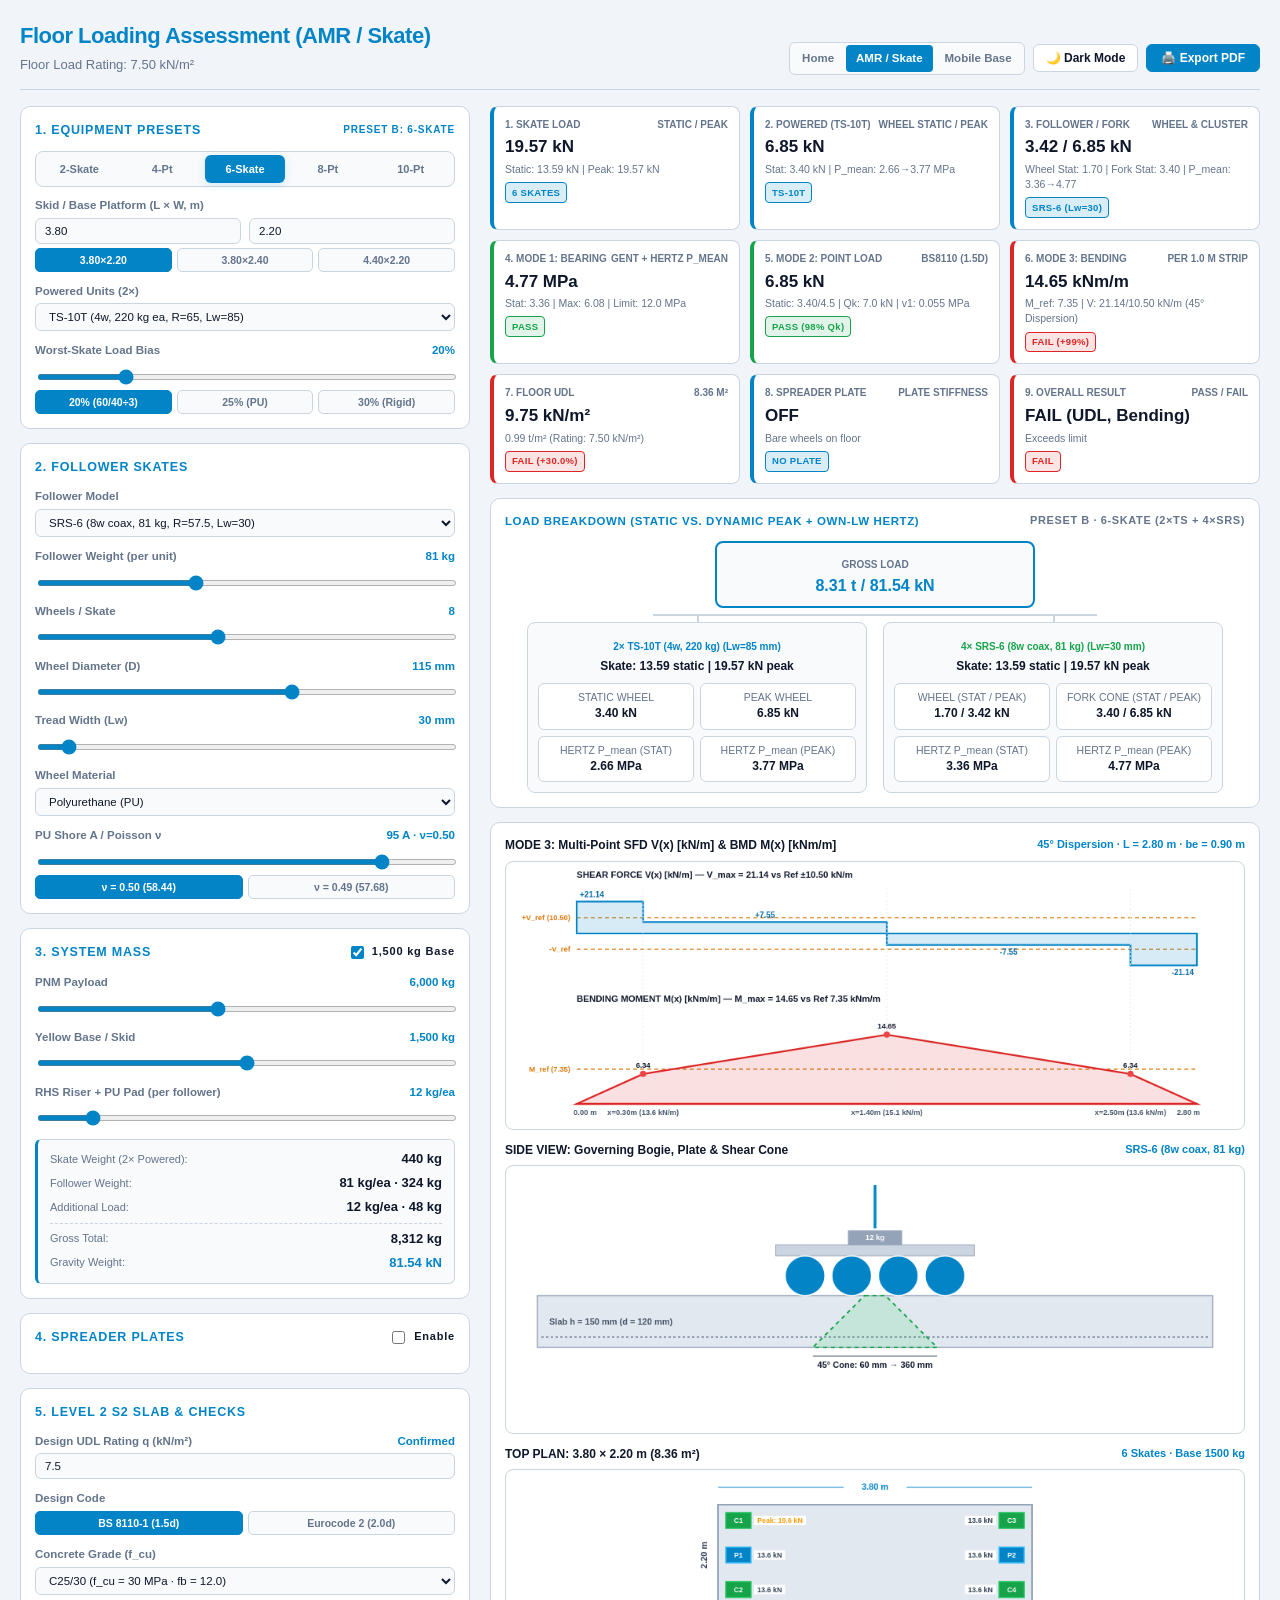
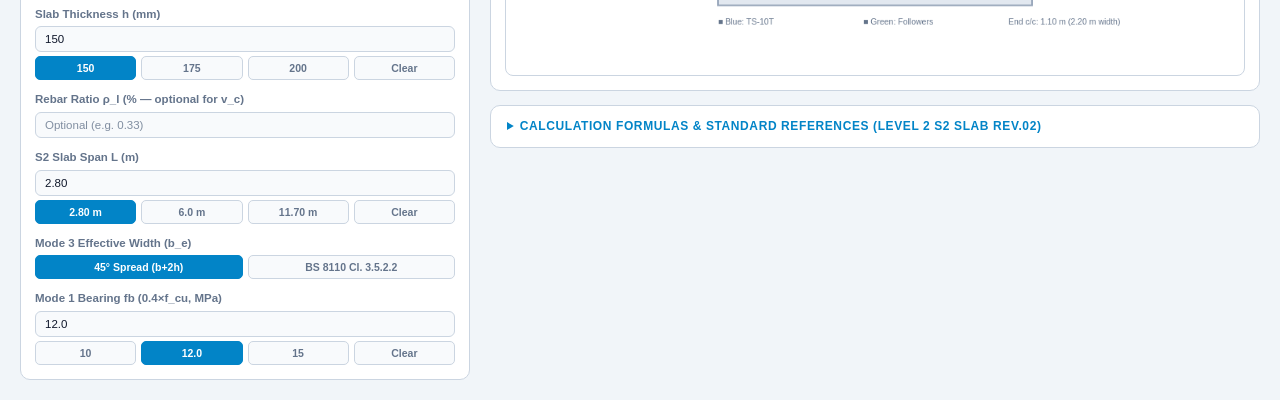
==== commit e49feaa3: "feat: align S2 slab baselines, Preset A/B, Mode 1-3 checks, and SFD/BMD plotter" ====
--- a/amr/index.html
+++ b/amr/index.html
@@ -3,18 +3,51 @@
 <head>
   <meta charset="UTF-8">
   <meta name="viewport" content="width=device-width, initial-scale=1.0">
-  <title>Floor Loading Assessment — AMR / Skate</title>
-  <meta name="description" content="Floor loading assessment simulator for AMR and heavy-duty machine skates.">
+  <title>Floor Loading Assessment — AMR / Powered Skates</title>
+  <meta name="description" content="Floor loading assessment for 2, 4, 6, 8, and 10-point AMR and heavy-duty machine skates: Hertz + Gent contact stress, BS 8110-1 / Eurocode 2 punching shear, and Method B slab bending.">
+  <meta name="keywords" content="AMR floor loading, machine skate slab check, TS-10T, SRS-6, CRQ-8, TC 30Ton, BS 8110 punching shear, Eurocode 2, spreader plate">
+  <meta name="robots" content="index, follow">
+  <link rel="canonical" href="https://loadskatesim.amirulazhj.tech/amr/">
   <meta name="theme-color" content="#0b1120">
+
+  <!-- Open Graph -->
+  <meta property="og:type" content="website">
+  <meta property="og:site_name" content="Floor Loading Assessment">
+  <meta property="og:url" content="https://loadskatesim.amirulazhj.tech/amr/">
+  <meta property="og:title" content="Floor Loading Assessment — AMR / Powered Skates">
+  <meta property="og:description" content="Evaluate 2-skate to 10-point AMR / skate configurations against floor UDL, Hertz + Gent surface pressure, BS 8110 / EC2 punching shear, and Method B bending.">
+  <meta property="og:image" content="https://loadskatesim.amirulazhj.tech/preview.png">
+  <meta property="og:image:width" content="1200">
+  <meta property="og:image:height" content="630">
+  <meta property="og:image:alt" content="AMR / Skate Floor Loading Assessment preview with 45-degree punching shear cone and 8-point plan">
+
+  <!-- Twitter Card -->
+  <meta name="twitter:card" content="summary_large_image">
+  <meta name="twitter:title" content="Floor Loading Assessment — AMR / Powered Skates">
+  <meta name="twitter:description" content="Evaluate 2-skate to 10-point AMR / skate configurations against floor UDL, surface pressure, punching shear, and slab bending.">
+  <meta name="twitter:image" content="https://loadskatesim.amirulazhj.tech/preview.png">
+  <meta name="twitter:image:alt" content="AMR / Skate Floor Loading Assessment preview">
+
+  <script type="application/ld+json">
+  {
+    "@context": "https://schema.org",
+    "@type": "WebApplication",
+    "name": "Floor Loading Assessment — AMR / Powered Skates",
+    "url": "https://loadskatesim.amirulazhj.tech/amr/",
+    "applicationCategory": "EngineeringApplication",
+    "operatingSystem": "Web",
+    "description": "Structural floor loading simulator for 2-skate, 4-point, 6-point, 8-point, and 10-point AMR/skate rigs."
+  }
+  </script>
   <link rel="icon" type="image/svg+xml" href="data:image/svg+xml,<svg xmlns='http://www.w3.org/2000/svg' viewBox='0 0 100 100'><rect width='100' height='100' rx='20' fill='%230284c7'/><text y='.9em' font-size='70' x='15'>⚙️</text></svg>">
-  <link rel="stylesheet" href="/style.css?v=10">
+  <link rel="stylesheet" href="/style.css?v=11">
 </head>
 <body>
 
 <header class="header">
   <div>
     <h1>Floor Loading Assessment (AMR / Skate)</h1>
-    <p id="lblHeaderSub">Floor Load Rating: 7.50 kN/m²</p>
+    <p id="lblHeaderSub">Level 2 S2 Slab (h = 150 mm, fcu = 30 MPa) · Rating: 7.50 kN/m²</p>
   </div>
   <div class="header-actions">
     <nav class="nav-pills" aria-label="Setup Selector">
@@ -34,30 +67,30 @@
     <!-- 1. RIGGING SETUP -->
     <div class="panel">
       <div class="panel-title">
-        <span>1. Rigging Setup</span>
-        <span style="font-size:10px; color:var(--accent);" id="lblSetupSummary">8-Point</span>
+        <span>1. Equipment Presets</span>
+        <span style="font-size:10px; color:var(--accent);" id="lblSetupSummary">Preset B: 6-Skate</span>
       </div>
       <div class="setup-toggle" role="tablist" aria-label="Rigging Configuration">
-        <button class="setup-btn" id="btnSetup1" role="tab" aria-selected="false">2-Skates</button>
-        <button class="setup-btn" id="btnSetup2" role="tab" aria-selected="false">4-Point</button>
-        <button class="setup-btn" id="btnSetup3" role="tab" aria-selected="false">6-Point</button>
-        <button class="setup-btn active" id="btnSetup4" role="tab" aria-selected="true">8-Point</button>
-        <button class="setup-btn" id="btnSetup5" role="tab" aria-selected="false">10-Point</button>
+        <button class="setup-btn" id="btnSetup1" role="tab" aria-selected="false" title="Preset A: 2× TS-10T (rev.02)">2-Skate</button>
+        <button class="setup-btn" id="btnSetup2" role="tab" aria-selected="false">4-Pt</button>
+        <button class="setup-btn active" id="btnSetup3" role="tab" aria-selected="true" title="Preset B: 2× TS-10T + 4× SRS-6 (rev.00)">6-Skate</button>
+        <button class="setup-btn" id="btnSetup4" role="tab" aria-selected="false">8-Pt</button>
+        <button class="setup-btn" id="btnSetup5" role="tab" aria-selected="false">10-Pt</button>
       </div>
 
       <div class="form-group" style="margin-top:10px;">
-        <span class="label-wrap">Base Platform (L × W, m)</span>
+        <span class="label-wrap">Skid / Base Platform (L × W, m)</span>
         <div class="input-row-2">
           <div>
             <input type="number" id="inputPlatL" min="1.0" max="10.0" step="0.1" value="3.80" aria-label="Base Length (m)">
           </div>
           <div>
-            <input type="number" id="inputPlatW" min="1.0" max="5.0" step="0.1" value="2.40" aria-label="Base Width (m)">
+            <input type="number" id="inputPlatW" min="1.0" max="5.0" step="0.1" value="2.20" aria-label="Base Width (m)">
           </div>
         </div>
         <div class="btn-group" id="btnGroupPlatform" role="group" aria-label="Platform Base Presets">
-          <button class="btn-preset active" data-l="3.80" data-w="2.40">3.80×2.40</button>
-          <button class="btn-preset" data-l="3.80" data-w="2.20">3.80×2.20</button>
+          <button class="btn-preset active" data-l="3.80" data-w="2.20">3.80×2.20</button>
+          <button class="btn-preset" data-l="3.80" data-w="2.40">3.80×2.40</button>
           <button class="btn-preset" data-l="4.40" data-w="2.20">4.40×2.20</button>
         </div>
       </div>
@@ -65,7 +98,7 @@
       <div class="form-group">
         <label class="label-wrap" for="selectPoweredModel">Powered Units (2×)</label>
         <select id="selectPoweredModel">
-          <option value="TS-10T" selected>TS-10T (4w, 220 kg ea)</option>
+          <option value="TS-10T" selected>TS-10T (4w, 220 kg ea, R=65, Lw=85)</option>
           <option value="TC-30T">TC 30Ton (8w, 385 kg ea)</option>
         </select>
       </div>
@@ -76,6 +109,11 @@
           <span class="val" id="lblSkateBias">20%</span>
         </div>
         <input type="range" id="inputSkateBias" min="10" max="60" step="1" value="20">
+        <div class="btn-group" id="btnGroupBias" role="group" aria-label="Skate Bias Sensitivity">
+          <button class="btn-preset active" data-bias="20">20% (60/40÷3)</button>
+          <button class="btn-preset" data-bias="25">25% (PU)</button>
+          <button class="btn-preset" data-bias="30">30% (Rigid)</button>
+        </div>
       </div>
     </div>
 
@@ -90,7 +128,7 @@
             <option value="GST-12">GST-12 (8w, 38 kg)</option>
           </optgroup>
           <optgroup label="SRS Series">
-            <option value="SRS-6" selected>SRS-6 (8w coax, 81 kg)</option>
+            <option value="SRS-6" selected>SRS-6 (8w coax, 81 kg, R=57.5, Lw=30)</option>
             <option value="SRS-10">SRS-10 (4w, 95 kg)</option>
           </optgroup>
           <optgroup label="CRQ Series">
@@ -127,24 +165,34 @@
         </select>
       </div>
       <div class="form-group" id="shoreAGroup">
-        <div class="label-wrap"><label for="inputShoreA">PU Shore A</label><span class="val" id="lblShoreA">95 A</span></div>
+        <div class="label-wrap"><label for="inputShoreA">PU Shore A / Poisson ν</label><span class="val" id="lblShoreA">95 A · ν=0.50</span></div>
         <input type="range" id="inputShoreA" min="80" max="98" step="1" value="95">
+        <div class="btn-group" id="btnGroupNu" role="group" aria-label="PU Poisson Ratio">
+          <button class="btn-preset active" data-nu="0.50">ν = 0.50 (58.44)</button>
+          <button class="btn-preset" data-nu="0.49">ν = 0.49 (57.68)</button>
+        </div>
       </div>
     </div>
 
     <!-- 3. SYSTEM MASS -->
     <div class="panel">
-      <div class="panel-title"><span>3. System Mass</span></div>
-      <div class="form-group">
-        <div class="label-wrap"><label for="inputPnmMass">Payload</label><span class="val" id="lblPnmMass">6,000 kg</span></div>
+      <div class="panel-title">
+        <span>3. System Mass</span>
+        <label style="display:flex; align-items:center; gap:5px; cursor:pointer; text-transform:none; font-size:11px;">
+          <input type="checkbox" id="checkBaseEnable" checked style="accent-color:var(--accent); cursor:pointer;">
+          <strong style="color:var(--text-primary);">1,500 kg Base</strong>
+        </label>
+      </div>
+      <div class="form-group">
+        <div class="label-wrap"><label for="inputPnmMass">PNM Payload</label><span class="val" id="lblPnmMass">6,000 kg</span></div>
         <input type="range" id="inputPnmMass" min="3000" max="10000" step="250" value="6000">
       </div>
       <div class="form-group">
-        <div class="label-wrap"><label for="inputBaseMass">Base</label><span class="val" id="lblBaseMass">1,500 kg</span></div>
+        <div class="label-wrap"><label for="inputBaseMass">Yellow Base / Skid</label><span class="val" id="lblBaseMass">1,500 kg</span></div>
         <input type="range" id="inputBaseMass" min="0" max="3000" step="100" value="1500">
       </div>
       <div class="form-group">
-        <div class="label-wrap"><label for="inputAddLoad">Additional Load (per follower)</label><span class="val" id="lblAddLoad">12 kg/ea</span></div>
+        <div class="label-wrap"><label for="inputAddLoad">RHS Riser + PU Pad (per follower)</label><span class="val" id="lblAddLoad">12 kg/ea</span></div>
         <input type="range" id="inputAddLoad" min="0" max="100" step="1" value="12">
       </div>
 
@@ -246,10 +294,10 @@
 
     <!-- 5. BUILDING SPEC -->
     <div class="panel">
-      <div class="panel-title"><span>5. Building Spec</span></div>
-
-      <div class="form-group">
-        <div class="label-wrap"><label for="inputUdlLimit">UDL / Floor Load Rating (kN/m²)</label><span class="val">Confirmed</span></div>
+      <div class="panel-title"><span>5. Level 2 S2 Slab &amp; Checks</span></div>
+
+      <div class="form-group">
+        <div class="label-wrap"><label for="inputUdlLimit">Design UDL Rating q (kN/m²)</label><span class="val">Confirmed</span></div>
         <input type="number" id="inputUdlLimit" min="0.5" max="30" step="0.1" value="7.5">
       </div>
 
@@ -262,20 +310,20 @@
       </div>
 
       <div class="form-group">
-        <label class="label-wrap" for="selectConcreteGrade">Concrete Grade</label>
+        <label class="label-wrap" for="selectConcreteGrade">Concrete Grade (f_cu)</label>
         <select id="selectConcreteGrade">
-          <option value="" selected>Pending input</option>
+          <option value="">Pending input</option>
           <option value="C20/25">C20/25 (f_cu = 25 MPa)</option>
-          <option value="C25/30">C25/30 (f_cu = 30 MPa)</option>
+          <option value="C25/30" selected>C25/30 (f_cu = 30 MPa · fb = 12.0)</option>
           <option value="C30/37">C30/37 (f_cu = 37 MPa)</option>
         </select>
       </div>
 
       <div class="form-group">
         <label class="label-wrap" for="inputSlabDepth">Slab Thickness h (mm)</label>
-        <input type="number" id="inputSlabDepth" min="80" max="500" step="5" placeholder="Pending input">
+        <input type="number" id="inputSlabDepth" min="80" max="500" step="5" value="150" placeholder="150 mm (S2)">
         <div class="btn-group" id="btnGroupSlab">
-          <button class="btn-preset" data-h="150">150</button>
+          <button class="btn-preset active" data-h="150">150</button>
           <button class="btn-preset" data-h="175">175</button>
           <button class="btn-preset" data-h="200">200</button>
           <button class="btn-preset" data-h="">Clear</button>
@@ -283,27 +331,35 @@
       </div>
 
       <div class="form-group">
-        <label class="label-wrap" for="inputRhoL">Rebar Ratio ρ_l (%)</label>
-        <input type="number" id="inputRhoL" min="0.1" max="3.0" step="0.01" placeholder="Pending input">
-      </div>
-
-      <div class="form-group">
-        <label class="label-wrap" for="inputSpanL">Beam / Slab Span L (m)</label>
-        <input type="number" id="inputSpanL" min="1.0" max="15.0" step="0.1" placeholder="Pending input">
+        <label class="label-wrap" for="inputRhoL">Rebar Ratio ρ_l (% — optional for v_c)</label>
+        <input type="number" id="inputRhoL" min="0.1" max="3.0" step="0.01" placeholder="Optional (e.g. 0.33)">
+      </div>
+
+      <div class="form-group">
+        <label class="label-wrap" for="inputSpanL">S2 Slab Span L (m)</label>
+        <input type="number" id="inputSpanL" min="1.0" max="15.0" step="0.05" value="2.80" placeholder="2.80 m / 11.70 m">
         <div class="btn-group" id="btnGroupSpan">
-          <button class="btn-preset" data-span="3.0">3.0 m</button>
-          <button class="btn-preset" data-span="4.0">4.0 m</button>
+          <button class="btn-preset active" data-span="2.80">2.80 m</button>
           <button class="btn-preset" data-span="6.0">6.0 m</button>
+          <button class="btn-preset" data-span="11.70">11.70 m</button>
           <button class="btn-preset" data-span="">Clear</button>
         </div>
       </div>
 
       <div class="form-group">
-        <label class="label-wrap" for="inputFloorStress">Surface Limit P_allow (MPa)</label>
-        <input type="number" id="inputFloorStress" min="1" max="50" step="0.5" placeholder="Pending input">
+        <span class="label-wrap">Mode 3 Effective Width (b_e)</span>
+        <div class="btn-group" id="btnGroupBeMode">
+          <button class="btn-preset active" data-be="45deg">45° Spread (b+2h)</button>
+          <button class="btn-preset" data-be="bs8110">BS 8110 Cl. 3.5.2.2</button>
+        </div>
+      </div>
+
+      <div class="form-group">
+        <label class="label-wrap" for="inputFloorStress">Mode 1 Bearing fb (0.4×f_cu, MPa)</label>
+        <input type="number" id="inputFloorStress" min="1" max="50" step="0.5" value="12.0" placeholder="12.0 MPa">
         <div class="btn-group" id="btnGroupStress">
           <button class="btn-preset" data-stress="10">10</button>
-          <button class="btn-preset" data-stress="12">12</button>
+          <button class="btn-preset active" data-stress="12">12.0</button>
           <button class="btn-preset" data-stress="15">15</button>
           <button class="btn-preset" data-stress="">Clear</button>
         </div>
@@ -325,42 +381,42 @@
       </div>
 
       <div class="dash-card card-info" id="cardPowWheel">
-        <div class="meta"><span>2. POWERED WHEEL</span><span>Static / Peak</span></div>
+        <div class="meta"><span>2. POWERED (TS-10T)</span><span>Wheel Static / Peak</span></div>
         <div class="main-val" id="valPowWheel">—</div>
         <div class="sub" id="subPowWheel">—</div>
         <div class="status-badge status-info" id="badgePowWheel">IMPOSED</div>
       </div>
 
       <div class="dash-card card-info" id="cardFolWheel">
-        <div class="meta"><span>3. FOLLOWER WHEEL</span><span>Static / Peak</span></div>
+        <div class="meta"><span>3. FOLLOWER / FORK</span><span>Wheel &amp; Cluster</span></div>
         <div class="main-val" id="valFolWheel">—</div>
         <div class="sub" id="subFolWheel">—</div>
         <div class="status-badge status-info" id="badgeFolWheel">IMPOSED</div>
       </div>
 
       <div class="dash-card" id="cardPressure">
-        <div class="meta"><span>4. SURFACE PRESSURE</span><span>Floor Contact</span></div>
+        <div class="meta"><span>4. MODE 1: BEARING</span><span>Gent + Hertz P_mean</span></div>
         <div class="main-val" id="valPressure">—</div>
         <div class="sub" id="subPressure">—</div>
         <div class="status-badge status-info" id="badgePressure">PENDING</div>
       </div>
 
       <div class="dash-card" id="cardPunch">
-        <div class="meta"><span>5. PUNCHING SHEAR</span><span id="tagPunchCode">BS 8110</span></div>
+        <div class="meta"><span>5. MODE 2: POINT LOAD</span><span id="tagPunchCode">Qk 4.5 / 7.0 kN</span></div>
         <div class="main-val" id="valPunch">—</div>
         <div class="sub" id="subPunch">—</div>
         <div class="status-badge status-info" id="badgePunch">PENDING</div>
       </div>
 
       <div class="dash-card" id="cardBending">
-        <div class="meta"><span>6. SLAB BENDING</span><span>Span Check</span></div>
+        <div class="meta"><span>6. MODE 3: BENDING</span><span>Per 1.0 m Strip</span></div>
         <div class="main-val" id="valBending">—</div>
         <div class="sub" id="subBending">—</div>
         <div class="status-badge status-info" id="badgeBending">PENDING</div>
       </div>
 
       <div class="dash-card" id="cardUdl">
-        <div class="meta"><span>7. FLOOR UDL</span><span id="tagUdlArea">9.12 m²</span></div>
+        <div class="meta"><span>7. FLOOR UDL</span><span id="tagUdlArea">8.36 m²</span></div>
         <div class="main-val" id="valUdl">—</div>
         <div class="sub" id="subUdl">Rating: 7.50 kN/m²</div>
         <div class="status-badge status-info" id="badgeUdl">—</div>
@@ -384,8 +440,8 @@
     <!-- LOAD TREE -->
     <div class="tree-container" role="region" aria-label="Load Breakdown">
       <div class="tree-title">
-        <span>Load Breakdown</span>
-        <span style="color:var(--text-secondary); font-size:11px;" id="lblTreeModeTag">8-POINT</span>
+        <span>Load Breakdown (Static vs. Dynamic Peak + Own-Lw Hertz)</span>
+        <span style="color:var(--text-secondary); font-size:11px;" id="lblTreeModeTag">6-SKATE PERIMETER</span>
       </div>
       <div class="tree-node-root">
         <span style="font-size:10px; color:var(--text-secondary); text-transform:uppercase; font-weight:700;">Gross Load</span>
@@ -398,11 +454,21 @@
     <div class="canvas-panel" role="region" aria-label="Diagrams">
       <div>
         <div style="font-size:12px; font-weight:700; color:var(--text-primary); margin-bottom:6px; display:flex; justify-content:space-between;">
-          <span>SIDE VIEW: Governing Bogie, Plate & Shear Cone</span>
+          <span>MODE 3: Multi-Point SFD V(x) [kN/m] &amp; BMD M(x) [kNm/m]</span>
+          <span style="color:var(--accent); font-size:11px;" id="lblSfdBmdSub">—</span>
+        </div>
+        <div class="canvas-wrap">
+          <canvas id="sfdBmdCanvas" width="940" height="340" role="img" aria-label="Shear Force and Bending Moment diagrams per 1.0 m slab strip"></canvas>
+        </div>
+      </div>
+
+      <div>
+        <div style="font-size:12px; font-weight:700; color:var(--text-primary); margin-bottom:6px; display:flex; justify-content:space-between;">
+          <span>SIDE VIEW: Governing Bogie, Plate &amp; Shear Cone</span>
           <span style="color:var(--accent); font-size:11px;" id="lblFrontElevationSub">—</span>
         </div>
         <div class="canvas-wrap">
-          <canvas id="frontCanvas" width="940" height="340"></canvas>
+          <canvas id="frontCanvas" width="940" height="340" role="img" aria-label="Side view of governing skate bogie, spreader plate, and downward 45-degree concrete punching shear cone"></canvas>
         </div>
       </div>
 
@@ -412,14 +478,14 @@
           <span style="color:var(--accent); font-size:11px;" id="lblTopPlanSub">—</span>
         </div>
         <div class="canvas-wrap">
-          <canvas id="topCanvas" width="940" height="260"></canvas>
+          <canvas id="topCanvas" width="940" height="260" role="img" aria-label="Top-down plan view showing powered skate and follower skate positions on platform"></canvas>
         </div>
       </div>
     </div>
 
     <!-- FORMULAS & STANDARDS DRAWER -->
     <details class="assumptions-box">
-      <summary>Calculation Formulas &amp; Standard References</summary>
+      <summary>Calculation Formulas &amp; Standard References (Level 2 S2 Slab Rev.02)</summary>
       <div class="formula-grid">
 
         <!-- 1. MASS, UDL & SKATE BIAS -->
@@ -429,7 +495,7 @@
             <span class="std-ref">EN 1991-1-1 §6.3 · EN 1991-3 · TR34 / ASTM E1155</span>
           </div>
           <p class="formula-prose">
-            Gravity loads accumulate top-down from payload to floor contact. Under creeping transit (&le; 5 m/min), inertial acceleration is modest (&Phi; = 1.20), whereas local 2–5 mm floor dips (TR34) unload one corner of rigid 4-point skates, shifting 35% of skate load onto the heaviest corner wheel or coaxial fork.
+            Gravity loads accumulate top-down. Preset A (2-Skate) uses 60/40 CG split &times; 0.35 rocking &times; &Phi;<sub>1.20</sub> (19.63 kN/wh). Preset B (6-Skate) uses 60/40 side split &times; 1/3 heavy-side share = 20% bias &times; 0.35 &times; 1.20 (6.85 kN powered/fork; 3.42 kN SRS-6 roller), with 25%/30% bias sensitivity.
           </p>
           <div class="eq-card">
             <div class="eq-row">
@@ -437,7 +503,7 @@
               <span class="eq-num">(1.1)</span>
             </div>
             <div class="eq-row">
-              <span class="math">UDL = <span class="frac"><span class="num"><i>M</i><sub>gross</sub> &middot; <i>g</i> / 1000</span><span class="den"><i>L</i><sub>base</sub> &middot; <i>W</i><sub>base</sub></span></span> &le; <i>q</i><sub>rating</sub></span>
+              <span class="math">UDL = <span class="frac"><span class="num"><i>M</i><sub>gross</sub> &middot; <i>g</i> / 1000</span><span class="den"><i>L</i><sub>base</sub> &middot; <i>W</i><sub>base</sub></span></span> &le; 7.50 kN/m²</span>
               <span class="eq-num">(1.2)</span>
             </div>
             <div class="eq-row">
@@ -445,7 +511,7 @@
               <span class="eq-num">(1.3)</span>
             </div>
             <div class="eq-row">
-              <span class="math"><i>F</i><sub>wheel,peak</sub> = <span class="frac"><span class="num">0.35 &middot; <i>F</i><sub>skate,peak</sub></span><span class="den"><i>w</i><sub>fork</sub></span></span> <small class="eq-note">(4w / 4-fork coax)</small> &nbsp;|&nbsp; <span class="frac"><span class="num"><i>F</i><sub>skate,peak</sub></span><span class="den">&lfloor;0.5<i>n</i><sub>w</sub>&rfloor;</span></span> <small class="eq-note">(&gt;4w inline)</small></span>
+              <span class="math"><i>F</i><sub>wheel,peak</sub> = <span class="frac"><span class="num">0.35 &middot; <i>F</i><sub>skate,peak</sub></span><span class="den"><i>w</i><sub>fork</sub></span></span> <small class="eq-note">(w<sub>fork</sub>=1 TS-10T, 2 coax SRS-6)</small></span>
               <span class="eq-num">(1.4)</span>
             </div>
           </div>
@@ -454,23 +520,23 @@
         <!-- 2. MODE 1 -->
         <article class="formula-block">
           <div class="formula-head">
-            <strong>2. Mode 1 — Surface Contact Stress (0–5 mm Skin)</strong>
-            <span class="std-ref">Hertz Line Contact · Gent (1958) / ASTM D2240 · BS 8110-1 Cl. 5.2.3.4</span>
+            <strong>2. Mode 1 — Surface Bearing (Gent + Hertz)</strong>
+            <span class="std-ref">Gent (1958) / ASTM D2240 · BS 8110-1 Cl. 5.2.3.4</span>
           </div>
           <p class="formula-prose">
-            Surface bearing checks only the top floor finish and concrete skin directly beneath a wheel or rigid spreader plate. Elastomeric wheel flattening is computed from Shore A hardness via Gent&rsquo;s relation and Hertzian line contact; peak semi-elliptic contact stress is 27.3% above mean pressure.
+            Each wheel type is evaluated with its own tread width (<i>L</i><sub>w</sub> = 85 mm TS-10T, 30 mm SRS-6). At 95 Shore A, <i>E</i> = 43.83 MPa and <i>E</i>* = <i>E</i>/(1&minus;&nu;<sup>2</sup>) = 58.44 MPa (&nu;=0.50) or 57.68 MPa (&nu;=0.49), compared against <i>f</i><sub>b</sub> = 0.4<i>f</i><sub>cu</sub> = 12.0 MPa.
           </p>
           <div class="eq-card">
             <div class="eq-row">
-              <span class="math"><i>E</i><sub>PU</sub> = <span class="frac"><span class="num">0.0981 (56 + 7.62336 <i>S</i>)</span><span class="den">0.137505 (254 &minus; 2.54 <i>S</i>)</span></span> [MPa], &nbsp; <span class="frac"><span class="num">1</span><span class="den"><i>E</i>*</span></span> = <span class="frac"><span class="num">1 &minus; &nu;<sub>w</sub><sup>2</sup></span><span class="den"><i>E</i><sub>w</sub></span></span> + <span class="frac"><span class="num">1 &minus; &nu;<sub>c</sub><sup>2</sup></span><span class="den"><i>E</i><sub>c</sub></span></span></span>
+              <span class="math"><i>E</i><sub>PU</sub> = <span class="frac"><span class="num">0.0981 (56 + 7.62336 <i>S</i>)</span><span class="den">0.137505 (254 &minus; 2.54 <i>S</i>)</span></span> [MPa], &nbsp; <i>E</i>* = <span class="frac"><span class="num"><i>E</i><sub>w</sub></span><span class="den">1 &minus; &nu;<sup>2</sup></span></span></span>
               <span class="eq-num">(2.1)</span>
             </div>
             <div class="eq-row">
-              <span class="math"><i>b</i> = <span class="radic">&radic;<span class="rad-over"><span class="frac"><span class="num">4 <i>F R</i></span><span class="den">&pi; <i>L</i><sub>w</sub> <i>E</i>*</span></span></span></span>, &nbsp; <i>A</i> = 2<i>b L</i><sub>w</sub></span>
+              <span class="math"><i>b</i> = <span class="radic">&radic;<span class="rad-over"><span class="frac"><span class="num">4 <i>F R</i></span><span class="den">&pi; <i>L</i><sub>w</sub> <i>E</i>*</span></span></span></span>, &nbsp; <i>A</i><sub>Hertz</sub> = 2<i>b L</i><sub>w</sub></span>
               <span class="eq-num">(2.2)</span>
             </div>
             <div class="eq-row">
-              <span class="math"><i>p</i><sub>mean</sub> = <span class="frac"><span class="num"><i>F</i></span><span class="den"><i>A</i></span></span>, &nbsp; <i>p</i><sub>max</sub> = 1.273 <i>p</i><sub>mean</sub> &le; min(<i>P</i><sub>allow</sub>, 0.4 <i>f</i><sub>cu</sub>) <small class="eq-note">(plate: <i>p</i><sub>max</sub> = <i>p</i><sub>mean</sub>)</small></span>
+              <span class="math"><i>P</i><sub>mean</sub> = <span class="frac"><span class="num"><i>F</i></span><span class="den"><i>A</i><sub>Hertz</sub></span></span> &le; <i>f</i><sub>b</sub> = 0.4<i>f</i><sub>cu</sub> = 12.0 MPa</span>
               <span class="eq-num">(2.3)</span>
             </div>
           </div>
@@ -479,24 +545,20 @@
         <!-- 3. MODE 2 -->
         <article class="formula-block">
           <div class="formula-head">
-            <strong>3. Mode 2 — Slab Punching Shear (Full Depth <i>d</i>)</strong>
-            <span class="std-ref">BS 8110-1:1997 Cl. 3.7.7 · EN 1992-1-1 Cl. 6.4 · EN 1991-1-1</span>
+            <strong>3. Mode 2 — Point Load (Qk) &amp; Coaxial Fork Check</strong>
+            <span class="std-ref">EN 1991-1-1 / BS 6399 · BS 8110-1 Cl. 3.7.7 · EC2 Cl. 6.4</span>
           </div>
           <p class="formula-prose">
-            Unlike surface stress, punching shear checks whether an unreinforced concrete slab fails along a diagonal shear cone through its effective depth <i>d</i>. Coaxial wheel pairs share one combined perimeter <i>u</i><sub>0</sub>; checks apply ULS partial load factors (&gamma;<sub>f</sub> = 1.60 BS 8110, &gamma;<sub>Q</sub> = 1.50 EC2) at both <i>u</i><sub>0</sub> and the outer control perimeter <i>u</i><sub>1</sub>.
+            Elevated Level 2 slabs designed for 7.5 kN/m² carry allowable concentrated point load <i>Q</i><sub>k</sub> = 4.5 kN (Static) / 7.0 kN (Peak). Dual coaxial rollers on SRS-6 share a single shear cone, so both individual rollers and the dual-wheel fork cluster are checked alongside slab punching shear <i>v</i><sub>Ed</sub>.
           </p>
           <div class="eq-card">
             <div class="eq-row">
-              <span class="math"><i>V</i><sub>Ed</sub> = &gamma; &middot; <i>F</i><sub>cluster</sub>, &nbsp; <i>u</i><sub>0</sub> = 2(<i>a</i><sub>1</sub> + <i>a</i><sub>2</sub>), &nbsp; <i>v</i><sub>Ed,0</sub> = <span class="frac"><span class="num">&beta; <i>V</i><sub>Ed</sub></span><span class="den"><i>u</i><sub>0</sub> <i>d</i></span></span></span>
+              <span class="math"><i>Q</i><sub>k,static</sub> &le; 4.5 kN, &nbsp; <i>Q</i><sub>k,peak</sub> &le; 7.0 kN <small class="eq-note">(individual wheel &amp; coax fork)</small></span>
               <span class="eq-num">(3.1)</span>
             </div>
             <div class="eq-row">
-              <span class="math"><b>BS 8110 (1.5<i>d</i>):</b> <i>u</i><sub>1</sub> = <i>u</i><sub>0</sub> + 12<i>d</i>, &nbsp; <i>v</i><sub>c</sub> = <span class="frac"><span class="num">0.79</span><span class="den">1.25</span></span>(100&rho;<sub>l</sub>)<sup>1/3</sup>(<span class="frac"><span class="num">400</span><span class="den"><i>d</i></span></span>)<sup>1/4</sup>(<span class="frac"><span class="num"><i>f</i><sub>cu</sub></span><span class="den">25</span></span>)<sup>1/3</sup>, &nbsp; <i>v</i><sub>max</sub> = min(0.8&radic;<i>f</i><sub>cu</sub>, 5)</span>
+              <span class="math"><b>BS 8110 (1.5<i>d</i>):</b> <i>V</i><sub>Ed</sub> = 1.60 <i>F</i><sub>fork</sub>, &nbsp; <i>u</i><sub>1</sub> = <i>u</i><sub>0</sub> + 12<i>d</i>, &nbsp; <i>v</i><sub>Ed,1</sub> = <span class="frac"><span class="num"><i>V</i><sub>Ed</sub></span><span class="den"><i>u</i><sub>1</sub> <i>d</i></span></span></span>
               <span class="eq-num">(3.2)</span>
-            </div>
-            <div class="eq-row">
-              <span class="math"><b>EC2 (2.0<i>d</i>):</b> <i>u</i><sub>1</sub> = <i>u</i><sub>0</sub> + 4&pi;<i>d</i>, &nbsp; <i>v</i><sub>Rd,c</sub> = max(0.12 <i>k</i>(100&rho;<sub>l</sub> <i>f</i><sub>ck</sub>)<sup>1/3</sup>, 0.035 <i>k</i><sup>3/2</sup><i>f</i><sub>ck</sub><sup>1/2</sup>), &nbsp; <i>v</i><sub>Rd,max</sub> = 0.4&nu;<i>f</i><sub>cd</sub></span>
-              <span class="eq-num">(3.3)</span>
             </div>
           </div>
         </article>
@@ -504,24 +566,20 @@
         <!-- 4. MODE 3 & PLATE -->
         <article class="formula-block">
           <div class="formula-head">
-            <strong>4. Mode 3 — Slab Bending &amp; Plate Rigidity</strong>
-            <span class="std-ref">BS 8110-1 Cl. 3.5.2.2 · Method B · AISC Design Guide 1</span>
+            <strong>4. Mode 3 — Strip Width b<sub>e</sub> &amp; Multi-Point Beam Solver</strong>
+            <span class="std-ref">BS 5400 / EC2 45° Dispersion · BS 8110-1 Cl. 3.5.2.2</span>
           </div>
           <p class="formula-prose">
-            Concentrated skate loads crossing a beam bay of span <i>L</i> are swept longitudinally and transversely using Method B to find peak moment <i>M</i><sub>max</sub> at zero shear, then dispersed over effective strip width <i>b</i><sub>e</sub> against the UDL rating benchmark. Spreader plates must exceed thickness <i>t</i><sub>req</sub> to prevent cantilever edge curling.
+            Default 45° thickness dispersion spreads TS-10T (<i>b</i>=0.60 m) across <i>b</i><sub>e</sub> = <i>b</i> + 2<i>h</i> = 0.90 m on <i>h</i>=0.15 m (outer SRS-6 uses 1.00 m strip). Multi-point SFD/BMD outputs per-meter <i>V</i><sub>max</sub> and <i>M</i><sub>max</sub> against S2 benchmarks (<i>L</i>=2.80 m: <i>M</i><sub>ref</sub>=7.35 kNm/m, <i>V</i><sub>ref</sub>=10.50 kN/m).
           </p>
           <div class="eq-card">
             <div class="eq-row">
-              <span class="math"><i>M</i><sub>UDL,bench</sub> = <span class="frac"><span class="num"><i>q</i><sub>rating</sub> &middot; <i>L</i><sup>2</sup></span><span class="den">8</span></span>, &nbsp; <i>b</i><sub>e</sub> = min(<i>W</i><sub>base</sub>, <i>b</i><sub>load</sub> + 2.4<i>a</i><sub>k</sub>(1 &minus; <span class="frac"><span class="num"><i>a</i><sub>k</sub></span><span class="den"><i>L</i></span></span>)) <small class="eq-note">(single-rail strip)</small></span>
+              <span class="math"><i>M</i><sub>ref</sub> = <span class="frac"><span class="num"><i>w L</i><sup>2</sup></span><span class="den">8</span></span>, &nbsp; <i>V</i><sub>ref</sub> = <span class="frac"><span class="num"><i>w L</i></span><span class="den">2</span></span> <small class="eq-note">(<i>w</i> = 7.5 kN/m strip)</small></span>
               <span class="eq-num">(4.1)</span>
             </div>
             <div class="eq-row">
-              <span class="math"><i>R</i><sub>B</sub> = <span class="frac"><span class="num">&Sigma; <i>P</i><sub>i</sub> <i>a</i><sub>i</sub></span><span class="den"><i>L</i></span></span>, &nbsp; <i>M</i><sub>max</sub> = <i>R</i><sub>A</sub> <i>a</i><sub>k</sub> &minus; &Sigma;<sub><i>a</i><sub>i</sub>&lt;<i>a</i><sub>k</sub></sub> <i>P</i><sub>i</sub>(<i>a</i><sub>k</sub> &minus; <i>a</i><sub>i</sub>), &nbsp; <i>M</i><sub>imp</sub> = <span class="frac"><span class="num"><i>M</i><sub>max</sub></span><span class="den"><i>b</i><sub>e</sub></span></span></span>
+              <span class="math"><i>b</i><sub>e,45°</sub> = <i>b</i><sub>skate</sub> + 2<i>h</i> &nbsp;|&nbsp; <i>b</i><sub>e,8110</sub> = <i>b</i><sub>skate</sub> + 2.4<i>x</i>(1 &minus; <span class="frac"><span class="num"><i>x</i></span><span class="den"><i>L</i></span></span>), &nbsp; <i>P</i><sub>eff</sub> = <span class="frac"><span class="num"><i>P</i></span><span class="den"><i>b</i><sub>e</sub></span></span></span>
               <span class="eq-num">(4.2)</span>
-            </div>
-            <div class="eq-row">
-              <span class="math"><i>c</i> = <span class="frac"><span class="num"><i>B</i><sub>cap</sub> &minus; <i>W</i><sub>skate</sub></span><span class="den">2</span></span>, &nbsp; <i>t</i><sub>req</sub> = <i>c</i> <span class="radic">&radic;<span class="rad-over"><span class="frac"><span class="num">3 <i>p</i></span><span class="den">&sigma;<sub>allow</sub></span></span></span></span></span>
-              <span class="eq-num">(4.3)</span>
             </div>
           </div>
         </article>
@@ -532,6 +590,6 @@
   </section>
 </main>
 
-<script type="module" src="/js/main.js?v=10"></script>
+<script type="module" src="/js/main.js?v=11"></script>
 </body>
 </html>
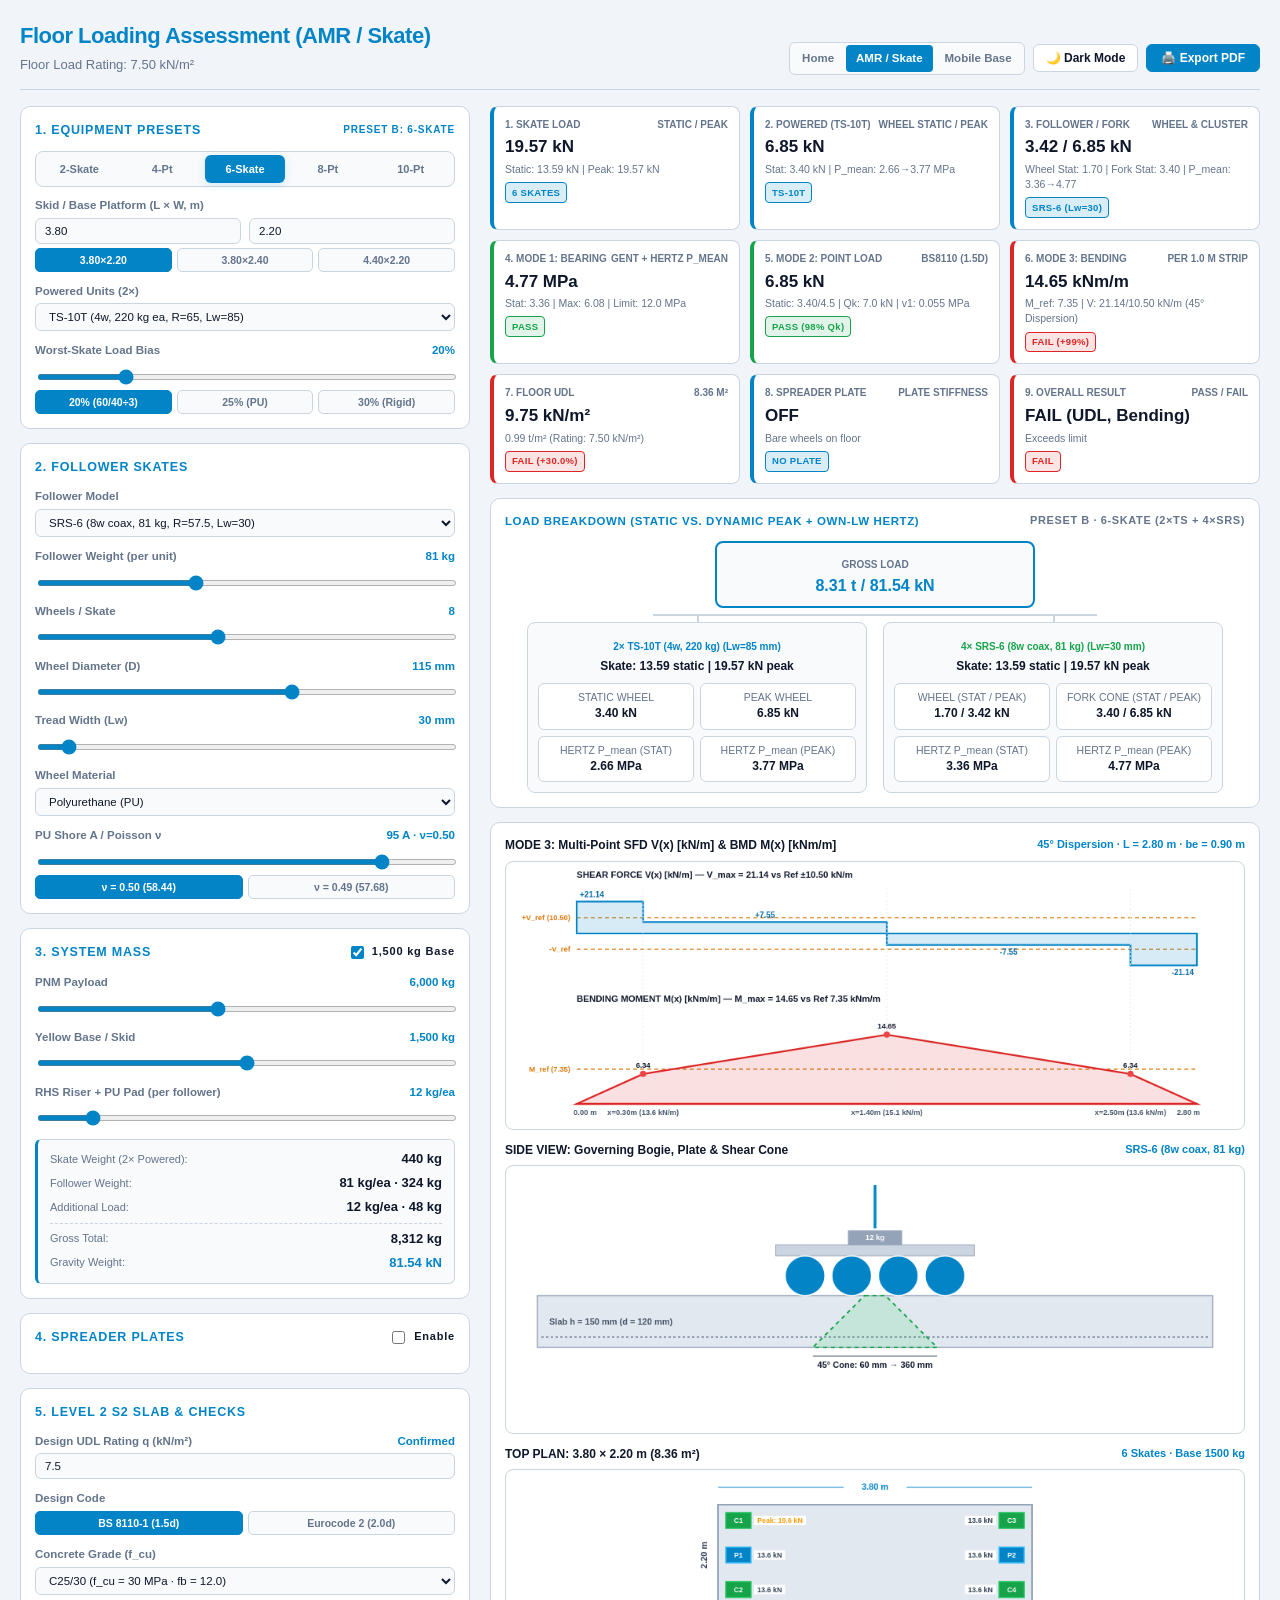
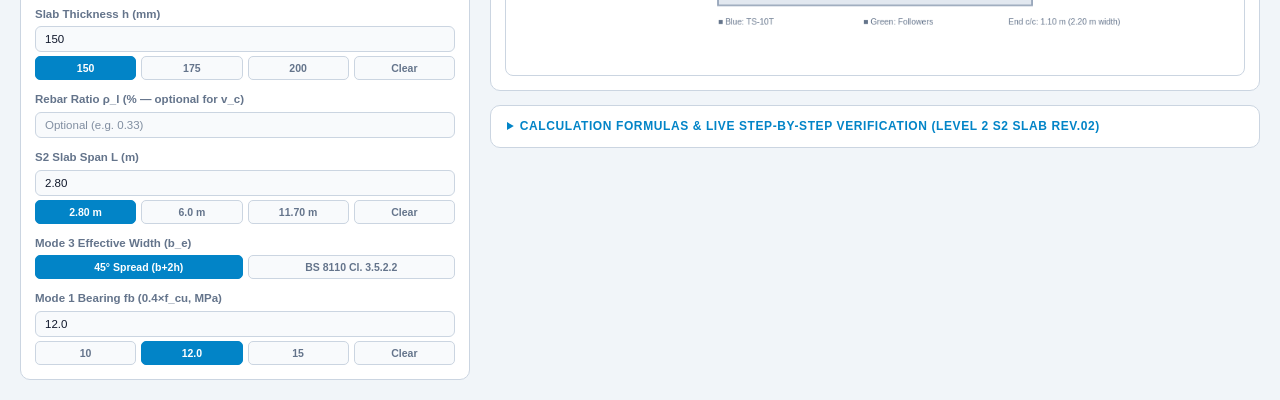
==== commit 3b4cd0eb: "feat: add reactive step-by-step formula calculations linked to dashboard cards" ====
--- a/amr/index.html
+++ b/amr/index.html
@@ -485,106 +485,8 @@
 
     <!-- FORMULAS & STANDARDS DRAWER -->
     <details class="assumptions-box">
-      <summary>Calculation Formulas &amp; Standard References (Level 2 S2 Slab Rev.02)</summary>
-      <div class="formula-grid">
-
-        <!-- 1. MASS, UDL & SKATE BIAS -->
-        <article class="formula-block">
-          <div class="formula-head">
-            <strong>1. Load Accumulation, UDL &amp; 3-Point Rocking</strong>
-            <span class="std-ref">EN 1991-1-1 §6.3 · EN 1991-3 · TR34 / ASTM E1155</span>
-          </div>
-          <p class="formula-prose">
-            Gravity loads accumulate top-down. Preset A (2-Skate) uses 60/40 CG split &times; 0.35 rocking &times; &Phi;<sub>1.20</sub> (19.63 kN/wh). Preset B (6-Skate) uses 60/40 side split &times; 1/3 heavy-side share = 20% bias &times; 0.35 &times; 1.20 (6.85 kN powered/fork; 3.42 kN SRS-6 roller), with 25%/30% bias sensitivity.
-          </p>
-          <div class="eq-card">
-            <div class="eq-row">
-              <span class="math"><i>M</i><sub>gross</sub> = <i>m</i><sub>pay</sub> + <i>m</i><sub>base</sub> + 2<i>m</i><sub>pow</sub> + <i>N</i><sub>fol</sub>(<i>m</i><sub>fol</sub> + <i>m</i><sub>add</sub>)</span>
-              <span class="eq-num">(1.1)</span>
-            </div>
-            <div class="eq-row">
-              <span class="math">UDL = <span class="frac"><span class="num"><i>M</i><sub>gross</sub> &middot; <i>g</i> / 1000</span><span class="den"><i>L</i><sub>base</sub> &middot; <i>W</i><sub>base</sub></span></span> &le; 7.50 kN/m²</span>
-              <span class="eq-num">(1.2)</span>
-            </div>
-            <div class="eq-row">
-              <span class="math"><i>F</i><sub>skate,peak</sub> = <i>W</i><sub>gross</sub> &middot; max(<span class="frac"><span class="num">1</span><span class="den"><i>N</i></span></span>, Bias) &middot; &Phi;<sub>1.20</sub></span>
-              <span class="eq-num">(1.3)</span>
-            </div>
-            <div class="eq-row">
-              <span class="math"><i>F</i><sub>wheel,peak</sub> = <span class="frac"><span class="num">0.35 &middot; <i>F</i><sub>skate,peak</sub></span><span class="den"><i>w</i><sub>fork</sub></span></span> <small class="eq-note">(w<sub>fork</sub>=1 TS-10T, 2 coax SRS-6)</small></span>
-              <span class="eq-num">(1.4)</span>
-            </div>
-          </div>
-        </article>
-
-        <!-- 2. MODE 1 -->
-        <article class="formula-block">
-          <div class="formula-head">
-            <strong>2. Mode 1 — Surface Bearing (Gent + Hertz)</strong>
-            <span class="std-ref">Gent (1958) / ASTM D2240 · BS 8110-1 Cl. 5.2.3.4</span>
-          </div>
-          <p class="formula-prose">
-            Each wheel type is evaluated with its own tread width (<i>L</i><sub>w</sub> = 85 mm TS-10T, 30 mm SRS-6). At 95 Shore A, <i>E</i> = 43.83 MPa and <i>E</i>* = <i>E</i>/(1&minus;&nu;<sup>2</sup>) = 58.44 MPa (&nu;=0.50) or 57.68 MPa (&nu;=0.49), compared against <i>f</i><sub>b</sub> = 0.4<i>f</i><sub>cu</sub> = 12.0 MPa.
-          </p>
-          <div class="eq-card">
-            <div class="eq-row">
-              <span class="math"><i>E</i><sub>PU</sub> = <span class="frac"><span class="num">0.0981 (56 + 7.62336 <i>S</i>)</span><span class="den">0.137505 (254 &minus; 2.54 <i>S</i>)</span></span> [MPa], &nbsp; <i>E</i>* = <span class="frac"><span class="num"><i>E</i><sub>w</sub></span><span class="den">1 &minus; &nu;<sup>2</sup></span></span></span>
-              <span class="eq-num">(2.1)</span>
-            </div>
-            <div class="eq-row">
-              <span class="math"><i>b</i> = <span class="radic">&radic;<span class="rad-over"><span class="frac"><span class="num">4 <i>F R</i></span><span class="den">&pi; <i>L</i><sub>w</sub> <i>E</i>*</span></span></span></span>, &nbsp; <i>A</i><sub>Hertz</sub> = 2<i>b L</i><sub>w</sub></span>
-              <span class="eq-num">(2.2)</span>
-            </div>
-            <div class="eq-row">
-              <span class="math"><i>P</i><sub>mean</sub> = <span class="frac"><span class="num"><i>F</i></span><span class="den"><i>A</i><sub>Hertz</sub></span></span> &le; <i>f</i><sub>b</sub> = 0.4<i>f</i><sub>cu</sub> = 12.0 MPa</span>
-              <span class="eq-num">(2.3)</span>
-            </div>
-          </div>
-        </article>
-
-        <!-- 3. MODE 2 -->
-        <article class="formula-block">
-          <div class="formula-head">
-            <strong>3. Mode 2 — Point Load (Qk) &amp; Coaxial Fork Check</strong>
-            <span class="std-ref">EN 1991-1-1 / BS 6399 · BS 8110-1 Cl. 3.7.7 · EC2 Cl. 6.4</span>
-          </div>
-          <p class="formula-prose">
-            Elevated Level 2 slabs designed for 7.5 kN/m² carry allowable concentrated point load <i>Q</i><sub>k</sub> = 4.5 kN (Static) / 7.0 kN (Peak). Dual coaxial rollers on SRS-6 share a single shear cone, so both individual rollers and the dual-wheel fork cluster are checked alongside slab punching shear <i>v</i><sub>Ed</sub>.
-          </p>
-          <div class="eq-card">
-            <div class="eq-row">
-              <span class="math"><i>Q</i><sub>k,static</sub> &le; 4.5 kN, &nbsp; <i>Q</i><sub>k,peak</sub> &le; 7.0 kN <small class="eq-note">(individual wheel &amp; coax fork)</small></span>
-              <span class="eq-num">(3.1)</span>
-            </div>
-            <div class="eq-row">
-              <span class="math"><b>BS 8110 (1.5<i>d</i>):</b> <i>V</i><sub>Ed</sub> = 1.60 <i>F</i><sub>fork</sub>, &nbsp; <i>u</i><sub>1</sub> = <i>u</i><sub>0</sub> + 12<i>d</i>, &nbsp; <i>v</i><sub>Ed,1</sub> = <span class="frac"><span class="num"><i>V</i><sub>Ed</sub></span><span class="den"><i>u</i><sub>1</sub> <i>d</i></span></span></span>
-              <span class="eq-num">(3.2)</span>
-            </div>
-          </div>
-        </article>
-
-        <!-- 4. MODE 3 & PLATE -->
-        <article class="formula-block">
-          <div class="formula-head">
-            <strong>4. Mode 3 — Strip Width b<sub>e</sub> &amp; Multi-Point Beam Solver</strong>
-            <span class="std-ref">BS 5400 / EC2 45° Dispersion · BS 8110-1 Cl. 3.5.2.2</span>
-          </div>
-          <p class="formula-prose">
-            Default 45° thickness dispersion spreads TS-10T (<i>b</i>=0.60 m) across <i>b</i><sub>e</sub> = <i>b</i> + 2<i>h</i> = 0.90 m on <i>h</i>=0.15 m (outer SRS-6 uses 1.00 m strip). Multi-point SFD/BMD outputs per-meter <i>V</i><sub>max</sub> and <i>M</i><sub>max</sub> against S2 benchmarks (<i>L</i>=2.80 m: <i>M</i><sub>ref</sub>=7.35 kNm/m, <i>V</i><sub>ref</sub>=10.50 kN/m).
-          </p>
-          <div class="eq-card">
-            <div class="eq-row">
-              <span class="math"><i>M</i><sub>ref</sub> = <span class="frac"><span class="num"><i>w L</i><sup>2</sup></span><span class="den">8</span></span>, &nbsp; <i>V</i><sub>ref</sub> = <span class="frac"><span class="num"><i>w L</i></span><span class="den">2</span></span> <small class="eq-note">(<i>w</i> = 7.5 kN/m strip)</small></span>
-              <span class="eq-num">(4.1)</span>
-            </div>
-            <div class="eq-row">
-              <span class="math"><i>b</i><sub>e,45°</sub> = <i>b</i><sub>skate</sub> + 2<i>h</i> &nbsp;|&nbsp; <i>b</i><sub>e,8110</sub> = <i>b</i><sub>skate</sub> + 2.4<i>x</i>(1 &minus; <span class="frac"><span class="num"><i>x</i></span><span class="den"><i>L</i></span></span>), &nbsp; <i>P</i><sub>eff</sub> = <span class="frac"><span class="num"><i>P</i></span><span class="den"><i>b</i><sub>e</sub></span></span></span>
-              <span class="eq-num">(4.2)</span>
-            </div>
-          </div>
-        </article>
-
-      </div>
+      <summary>Calculation Formulas &amp; Live Step-by-Step Verification (Level 2 S2 Slab Rev.02)</summary>
+      <div class="formula-grid" id="formulaStepsWrap"></div>
     </details>
 
   </section>
--- a/style.css
+++ b/style.css
@@ -581,7 +581,7 @@
 }
 .formula-grid {
   display: grid;
-  grid-template-columns: 1fr 1fr;
+  grid-template-columns: 1fr;
   gap: 12px;
   margin-top: 12px;
 }
@@ -687,6 +687,30 @@
   font-size: 10px;
   color: var(--text-secondary);
   flex-shrink: 0;
+  display: inline-flex;
+  align-items: center;
+  gap: 6px;
+}
+.eq-res {
+  font-weight: 800;
+  color: var(--accent);
+}
+.eq-res.pass {
+  color: var(--pass);
+}
+.eq-res.fail {
+  color: var(--fail);
+}
+.eq-card-ref {
+  font-family: -apple-system, BlinkMacSystemFont, "Segoe UI", Roboto, sans-serif;
+  font-size: 9.5px;
+  font-weight: 700;
+  padding: 1px 6px;
+  border-radius: 4px;
+  background: var(--bg-panel);
+  border: 1px solid var(--border);
+  color: var(--accent);
+  white-space: nowrap;
 }
 @media (max-width: 980px) {
   .formula-grid { grid-template-columns: 1fr; }
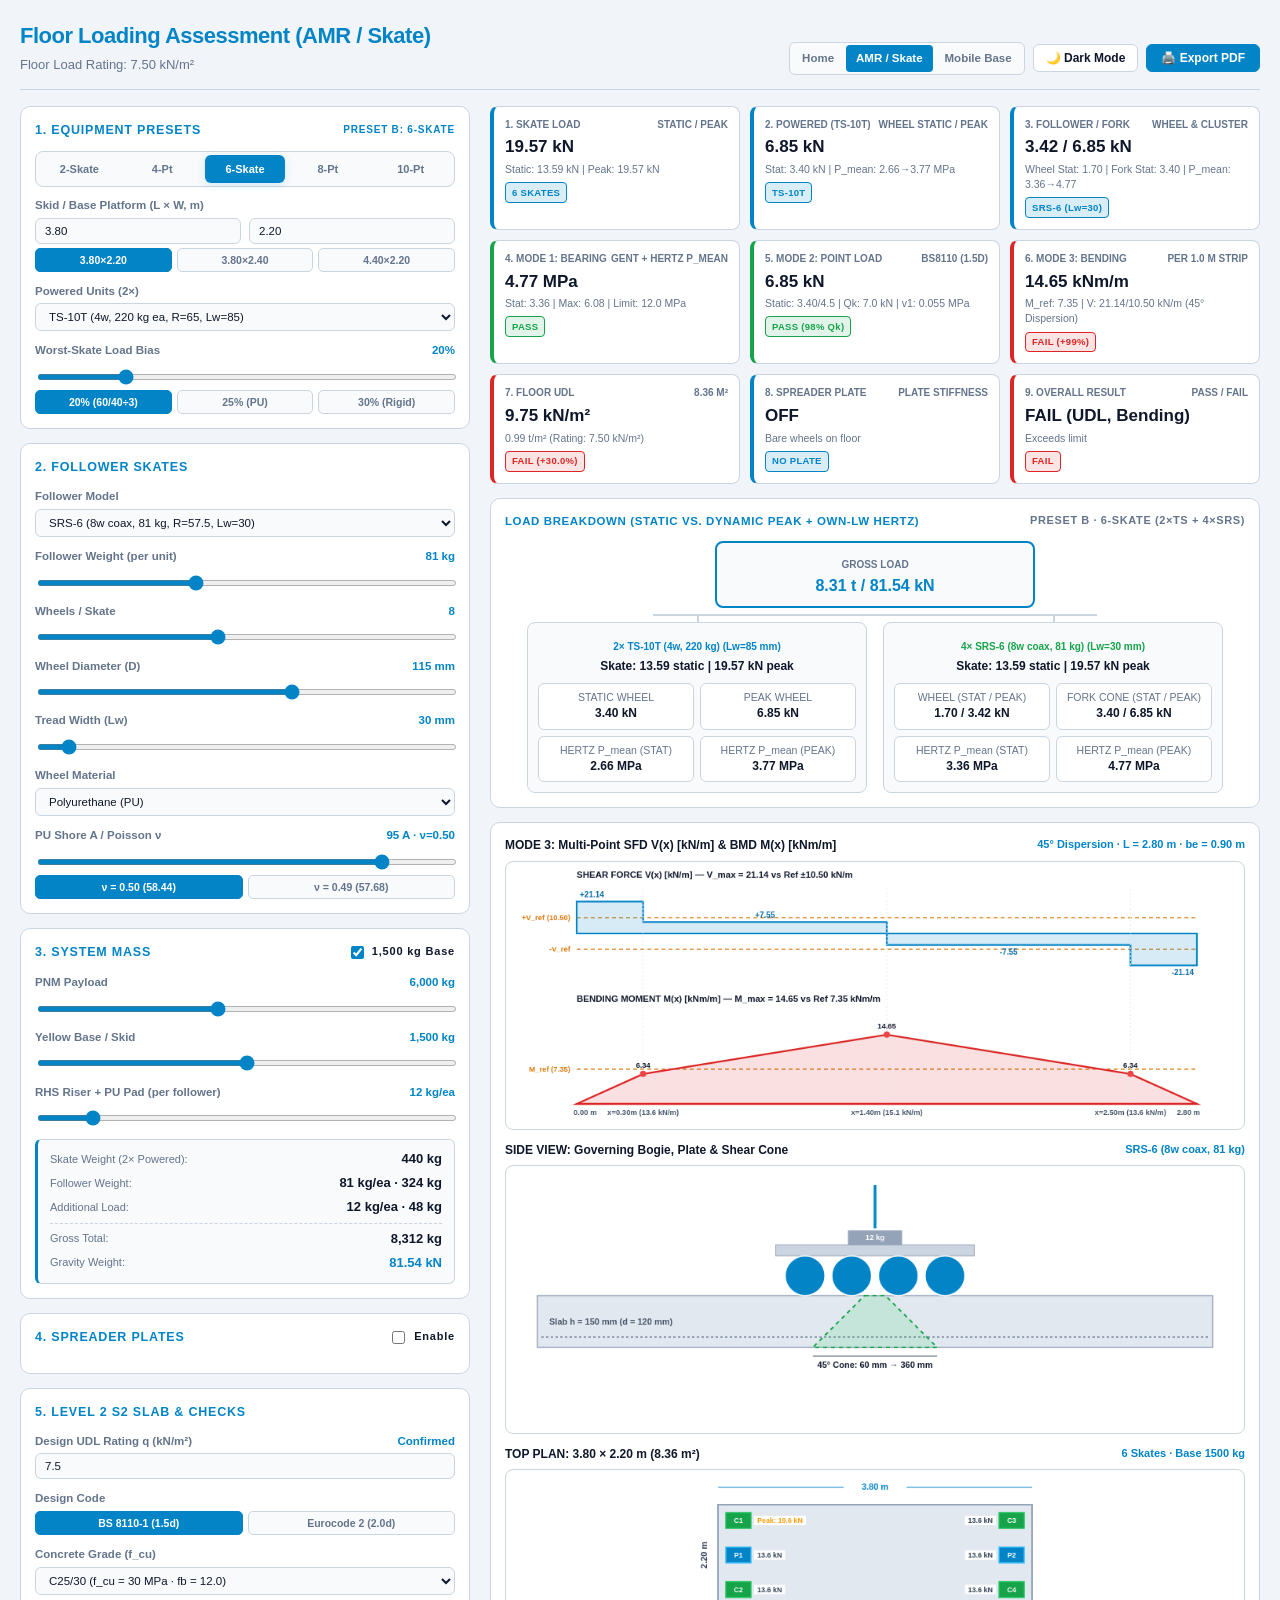
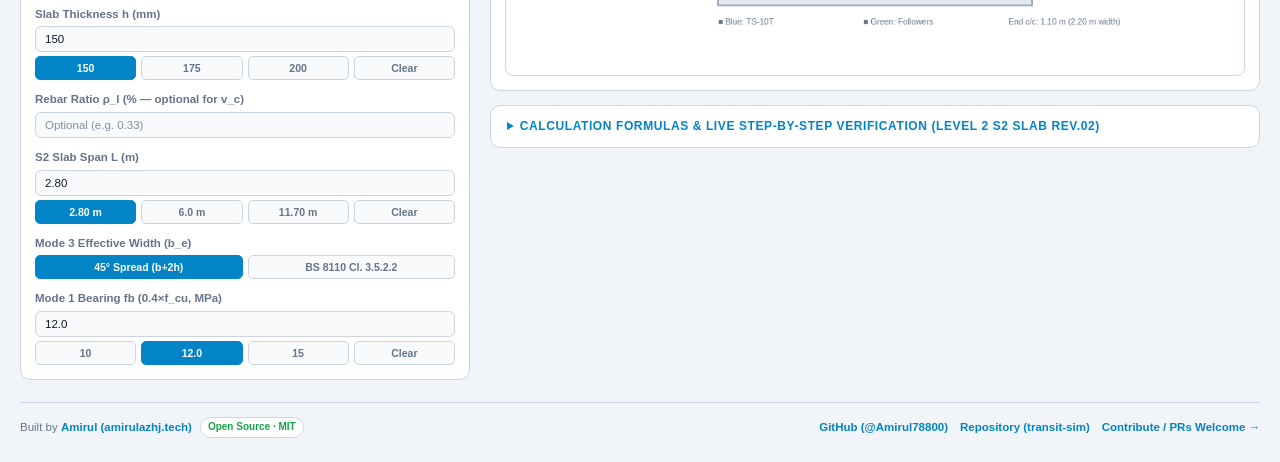
==== commit 06635f52: "chore: add README, MIT LICENSE, and open-source footer links to amirulazhj.tech & GitHub" ====
--- a/amr/index.html
+++ b/amr/index.html
@@ -36,6 +36,9 @@
     "url": "https://loadskatesim.amirulazhj.tech/amr/",
     "applicationCategory": "EngineeringApplication",
     "operatingSystem": "Web",
+    "codeRepository": "https://github.com/Amirul78800/transit-sim",
+    "license": "https://opensource.org/licenses/MIT",
+    "author": { "@type": "Person", "name": "Amirul", "url": "https://amirulazhj.tech/" },
     "description": "Structural floor loading simulator for 2-skate, 4-point, 6-point, 8-point, and 10-point AMR/skate rigs."
   }
   </script>
@@ -492,6 +495,18 @@
   </section>
 </main>
 
+<footer class="site-footer">
+  <div class="footer-left">
+    <span>Built by <a href="https://amirulazhj.tech/" target="_blank" rel="noopener noreferrer">Amirul (amirulazhj.tech)</a></span>
+    <span class="footer-badge">Open Source · MIT</span>
+  </div>
+  <div class="footer-links">
+    <a href="https://github.com/Amirul78800" target="_blank" rel="noopener noreferrer">GitHub (@Amirul78800)</a>
+    <a href="https://github.com/Amirul78800/transit-sim" target="_blank" rel="noopener noreferrer">Repository (transit-sim)</a>
+    <a href="https://github.com/Amirul78800/transit-sim/issues" target="_blank" rel="noopener noreferrer">Contribute / PRs Welcome →</a>
+  </div>
+</footer>
+
 <script type="module" src="/js/main.js?v=11"></script>
 </body>
 </html>
--- a/style.css
+++ b/style.css
@@ -712,6 +712,51 @@
   color: var(--accent);
   white-space: nowrap;
 }
+
+/* Open Source Site Footer */
+.site-footer {
+  max-width: 1440px;
+  margin: 22px auto 4px auto;
+  padding-top: 14px;
+  border-top: 1px solid var(--border);
+  display: flex;
+  justify-content: space-between;
+  align-items: center;
+  flex-wrap: wrap;
+  gap: 10px;
+  font-size: 11.5px;
+  color: var(--text-secondary);
+}
+.footer-left {
+  display: flex;
+  align-items: center;
+  flex-wrap: wrap;
+  gap: 8px;
+}
+.footer-links {
+  display: flex;
+  align-items: center;
+  flex-wrap: wrap;
+  gap: 12px;
+}
+.site-footer a {
+  color: var(--accent);
+  text-decoration: none;
+  font-weight: 600;
+}
+.site-footer a:hover {
+  text-decoration: underline;
+}
+.footer-badge {
+  font-size: 10px;
+  font-weight: 700;
+  padding: 2px 7px;
+  border-radius: 999px;
+  background: var(--bg-card);
+  border: 1px solid var(--border);
+  color: var(--pass);
+}
+
 @media (max-width: 980px) {
   .formula-grid { grid-template-columns: 1fr; }
 }
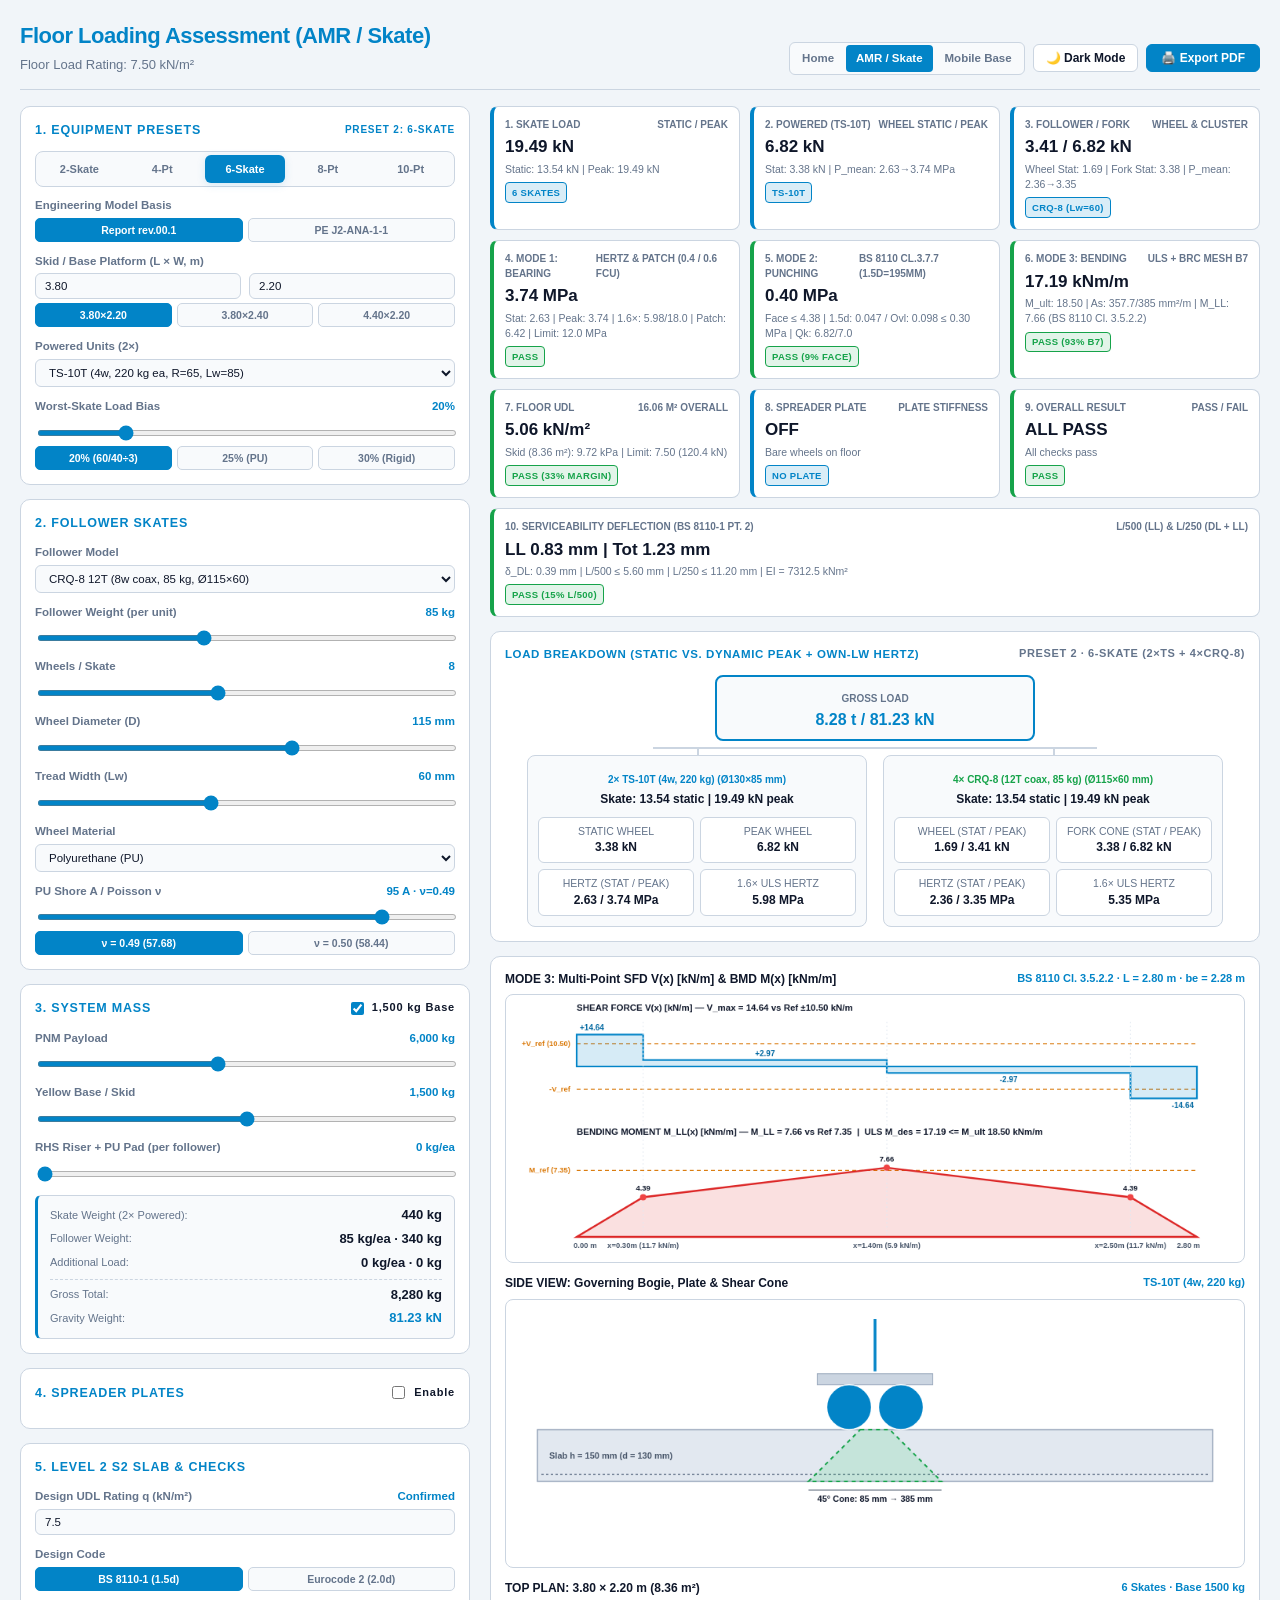
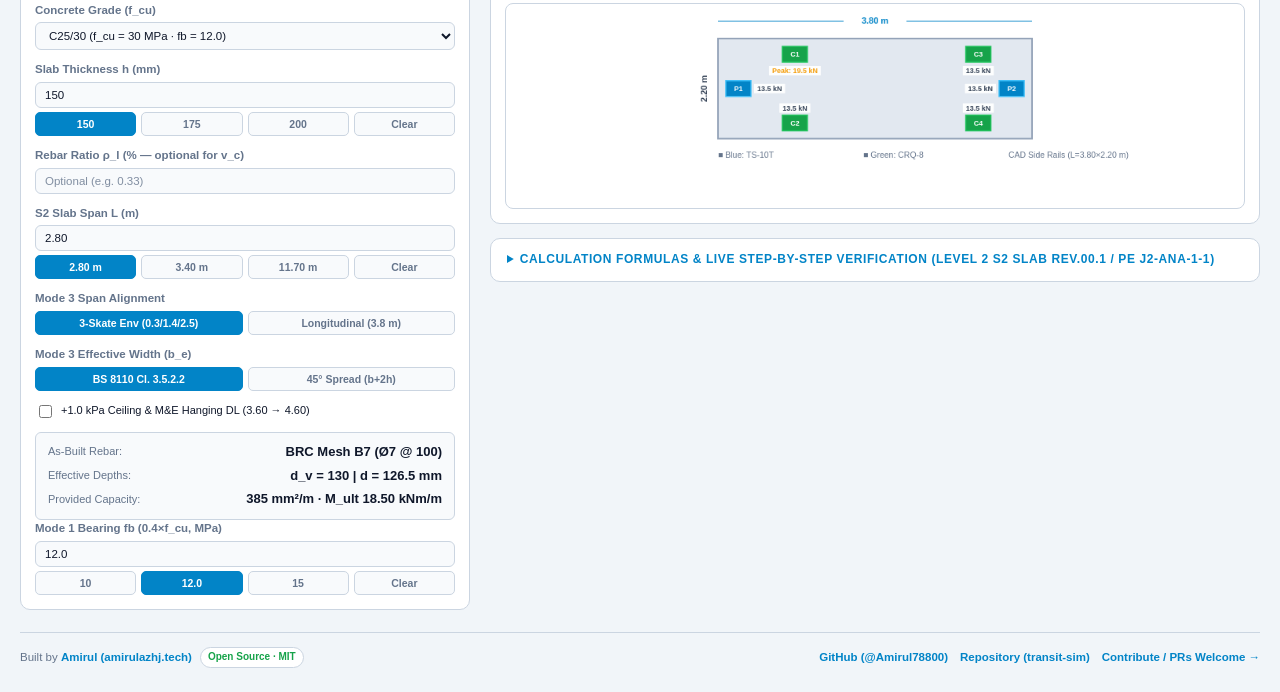
==== commit 4a1db2c3: "feat: align simulator with Level 2 S2 rev.00.1 & PE J2-ANA-1-1" ====
--- a/amr/index.html
+++ b/amr/index.html
@@ -43,7 +43,7 @@
   }
   </script>
   <link rel="icon" type="image/svg+xml" href="data:image/svg+xml,<svg xmlns='http://www.w3.org/2000/svg' viewBox='0 0 100 100'><rect width='100' height='100' rx='20' fill='%230284c7'/><text y='.9em' font-size='70' x='15'>⚙️</text></svg>">
-  <link rel="stylesheet" href="/style.css?v=11">
+  <link rel="stylesheet" href="/style.css?v=12">
 </head>
 <body>
 
@@ -71,14 +71,22 @@
     <div class="panel">
       <div class="panel-title">
         <span>1. Equipment Presets</span>
-        <span style="font-size:10px; color:var(--accent);" id="lblSetupSummary">Preset B: 6-Skate</span>
+        <span style="font-size:10px; color:var(--accent);" id="lblSetupSummary">Preset 2: 6-Skate</span>
       </div>
       <div class="setup-toggle" role="tablist" aria-label="Rigging Configuration">
-        <button class="setup-btn" id="btnSetup1" role="tab" aria-selected="false" title="Preset A: 2× TS-10T (rev.02)">2-Skate</button>
+        <button class="setup-btn" id="btnSetup1" role="tab" aria-selected="false" title="Preset 1: 2× TS-10T">2-Skate</button>
         <button class="setup-btn" id="btnSetup2" role="tab" aria-selected="false">4-Pt</button>
-        <button class="setup-btn active" id="btnSetup3" role="tab" aria-selected="true" title="Preset B: 2× TS-10T + 4× SRS-6 (rev.00)">6-Skate</button>
+        <button class="setup-btn active" id="btnSetup3" role="tab" aria-selected="true" title="Preset 2: 2× TS-10T + 4× CRQ-8 (rev.00.1)">6-Skate</button>
         <button class="setup-btn" id="btnSetup4" role="tab" aria-selected="false">8-Pt</button>
         <button class="setup-btn" id="btnSetup5" role="tab" aria-selected="false">10-Pt</button>
+      </div>
+
+      <div class="form-group" style="margin-top:10px;">
+        <span class="label-wrap">Engineering Model Basis</span>
+        <div class="btn-group" id="btnGroupCalcModel" role="group" aria-label="Calculation Basis">
+          <button class="btn-preset active" data-model="report">Report rev.00.1</button>
+          <button class="btn-preset" data-model="pe">PE J2-ANA-1-1</button>
+        </div>
       </div>
 
       <div class="form-group" style="margin-top:10px;">
@@ -131,11 +139,11 @@
             <option value="GST-12">GST-12 (8w, 38 kg)</option>
           </optgroup>
           <optgroup label="SRS Series">
-            <option value="SRS-6" selected>SRS-6 (8w coax, 81 kg, R=57.5, Lw=30)</option>
+            <option value="SRS-6">SRS-6 (8w coax, 81 kg, R=57.5, Lw=30)</option>
             <option value="SRS-10">SRS-10 (4w, 95 kg)</option>
           </optgroup>
           <optgroup label="CRQ Series">
-            <option value="CRQ-8">CRQ-8 (8w coax, 85 kg)</option>
+            <option value="CRQ-8" selected>CRQ-8 12T (8w coax, 85 kg, Ø115×60)</option>
           </optgroup>
           <optgroup label="Manual">
             <option value="CUSTOM">Custom Follower</option>
@@ -144,8 +152,8 @@
       </div>
 
       <div class="form-group">
-        <div class="label-wrap"><label for="inputFollowerWeight">Follower Weight (per unit)</label><span class="val" id="lblFollowerWeight">81 kg</span></div>
-        <input type="range" id="inputFollowerWeight" min="10" max="200" step="1" value="81">
+        <div class="label-wrap"><label for="inputFollowerWeight">Follower Weight (per unit)</label><span class="val" id="lblFollowerWeight">85 kg</span></div>
+        <input type="range" id="inputFollowerWeight" min="10" max="200" step="1" value="85">
       </div>
       <div class="form-group">
         <div class="label-wrap"><label for="inputFollowerWheels">Wheels / Skate</label><span class="val" id="lblFollowerWheels">8</span></div>
@@ -156,8 +164,8 @@
         <input type="range" id="inputFollowerDia" min="60" max="150" step="5" value="115">
       </div>
       <div class="form-group">
-        <div class="label-wrap"><label for="inputFollowerWidth">Tread Width (Lw)</label><span class="val" id="lblFollowerWidth">30 mm</span></div>
-        <input type="range" id="inputFollowerWidth" min="25" max="110" step="5" value="30">
+        <div class="label-wrap"><label for="inputFollowerWidth">Tread Width (Lw)</label><span class="val" id="lblFollowerWidth">60 mm</span></div>
+        <input type="range" id="inputFollowerWidth" min="25" max="110" step="5" value="60">
       </div>
       <div class="form-group">
         <label class="label-wrap" for="selectFollowerMat">Wheel Material</label>
@@ -168,11 +176,11 @@
         </select>
       </div>
       <div class="form-group" id="shoreAGroup">
-        <div class="label-wrap"><label for="inputShoreA">PU Shore A / Poisson ν</label><span class="val" id="lblShoreA">95 A · ν=0.50</span></div>
+        <div class="label-wrap"><label for="inputShoreA">PU Shore A / Poisson ν</label><span class="val" id="lblShoreA">95 A · ν=0.49</span></div>
         <input type="range" id="inputShoreA" min="80" max="98" step="1" value="95">
         <div class="btn-group" id="btnGroupNu" role="group" aria-label="PU Poisson Ratio">
-          <button class="btn-preset active" data-nu="0.50">ν = 0.50 (58.44)</button>
-          <button class="btn-preset" data-nu="0.49">ν = 0.49 (57.68)</button>
+          <button class="btn-preset active" data-nu="0.49">ν = 0.49 (57.68)</button>
+          <button class="btn-preset" data-nu="0.50">ν = 0.50 (58.44)</button>
         </div>
       </div>
     </div>
@@ -195,8 +203,8 @@
         <input type="range" id="inputBaseMass" min="0" max="3000" step="100" value="1500">
       </div>
       <div class="form-group">
-        <div class="label-wrap"><label for="inputAddLoad">RHS Riser + PU Pad (per follower)</label><span class="val" id="lblAddLoad">12 kg/ea</span></div>
-        <input type="range" id="inputAddLoad" min="0" max="100" step="1" value="12">
+        <div class="label-wrap"><label for="inputAddLoad">RHS Riser + PU Pad (per follower)</label><span class="val" id="lblAddLoad">0 kg/ea</span></div>
+        <input type="range" id="inputAddLoad" min="0" max="100" step="1" value="0">
       </div>
 
       <div class="sub-box sub-box-highlight">
@@ -206,20 +214,20 @@
         </div>
         <div class="sub-box-row">
           <span>Follower Weight:</span>
-          <strong id="lblFollowerWeightSum">81 kg/ea · 486 kg</strong>
+          <strong id="lblFollowerWeightSum">85 kg/ea · 340 kg</strong>
         </div>
         <div class="sub-box-row">
           <span>Additional Load:</span>
-          <strong id="lblAddLoadSum">12 kg/ea · 72 kg</strong>
+          <strong id="lblAddLoadSum">0 kg/ea · 0 kg</strong>
         </div>
         <div class="sub-box-divider">
           <div class="sub-box-row">
             <span>Gross Total:</span>
-            <strong id="lblTotalGrossMass">8,498 kg</strong>
+            <strong id="lblTotalGrossMass">8,280 kg</strong>
           </div>
           <div class="sub-box-row">
             <span>Gravity Weight:</span>
-            <strong id="lblTotalGrossWeight" class="val-accent">83.37 kN</strong>
+            <strong id="lblTotalGrossWeight" class="val-accent">81.23 kN</strong>
           </div>
         </div>
       </div>
@@ -340,21 +348,42 @@
 
       <div class="form-group">
         <label class="label-wrap" for="inputSpanL">S2 Slab Span L (m)</label>
-        <input type="number" id="inputSpanL" min="1.0" max="15.0" step="0.05" value="2.80" placeholder="2.80 m / 11.70 m">
+        <input type="number" id="inputSpanL" min="1.0" max="15.0" step="0.05" value="2.80" placeholder="2.80 m / 3.40 m">
         <div class="btn-group" id="btnGroupSpan">
           <button class="btn-preset active" data-span="2.80">2.80 m</button>
-          <button class="btn-preset" data-span="6.0">6.0 m</button>
+          <button class="btn-preset" data-span="3.40">3.40 m</button>
           <button class="btn-preset" data-span="11.70">11.70 m</button>
           <button class="btn-preset" data-span="">Clear</button>
         </div>
       </div>
 
       <div class="form-group">
+        <span class="label-wrap">Mode 3 Span Alignment</span>
+        <div class="btn-group" id="btnGroupSpanAlign">
+          <button class="btn-preset active" data-align="transverse3">3-Skate Env (0.3/1.4/2.5)</button>
+          <button class="btn-preset" data-align="longitudinal">Longitudinal (3.8 m)</button>
+        </div>
+      </div>
+
+      <div class="form-group">
         <span class="label-wrap">Mode 3 Effective Width (b_e)</span>
         <div class="btn-group" id="btnGroupBeMode">
-          <button class="btn-preset active" data-be="45deg">45° Spread (b+2h)</button>
-          <button class="btn-preset" data-be="bs8110">BS 8110 Cl. 3.5.2.2</button>
-        </div>
+          <button class="btn-preset active" data-be="bs8110">BS 8110 Cl. 3.5.2.2</button>
+          <button class="btn-preset" data-be="45deg">45° Spread (b+2h)</button>
+        </div>
+      </div>
+
+      <div class="form-group">
+        <label style="display:flex; align-items:center; gap:6px; cursor:pointer; font-size:11px; color:var(--text-primary);">
+          <input type="checkbox" id="checkMeLoad" style="accent-color:var(--accent); cursor:pointer;">
+          <span>+1.0 kPa Ceiling &amp; M&amp;E Hanging DL (3.60 &rarr; 4.60)</span>
+        </label>
+      </div>
+
+      <div class="sub-box">
+        <div class="sub-box-row"><span>As-Built Rebar:</span><strong>BRC Mesh B7 (Ø7 @ 100)</strong></div>
+        <div class="sub-box-row"><span>Effective Depths:</span><strong>d_v = 130 | d = 126.5 mm</strong></div>
+        <div class="sub-box-row"><span>Provided Capacity:</span><strong>385 mm²/m · M_ult 18.50 kNm/m</strong></div>
       </div>
 
       <div class="form-group">
@@ -398,28 +427,28 @@
       </div>
 
       <div class="dash-card" id="cardPressure">
-        <div class="meta"><span>4. MODE 1: BEARING</span><span>Gent + Hertz P_mean</span></div>
+        <div class="meta"><span>4. MODE 1: BEARING</span><span>Hertz &amp; Patch (0.4 / 0.6 fcu)</span></div>
         <div class="main-val" id="valPressure">—</div>
         <div class="sub" id="subPressure">—</div>
         <div class="status-badge status-info" id="badgePressure">PENDING</div>
       </div>
 
       <div class="dash-card" id="cardPunch">
-        <div class="meta"><span>5. MODE 2: POINT LOAD</span><span id="tagPunchCode">Qk 4.5 / 7.0 kN</span></div>
+        <div class="meta"><span>5. MODE 2: PUNCHING</span><span id="tagPunchCode">BS 8110 Cl.3.7.7</span></div>
         <div class="main-val" id="valPunch">—</div>
         <div class="sub" id="subPunch">—</div>
         <div class="status-badge status-info" id="badgePunch">PENDING</div>
       </div>
 
       <div class="dash-card" id="cardBending">
-        <div class="meta"><span>6. MODE 3: BENDING</span><span>Per 1.0 m Strip</span></div>
+        <div class="meta"><span>6. MODE 3: BENDING</span><span>ULS + BRC Mesh B7</span></div>
         <div class="main-val" id="valBending">—</div>
         <div class="sub" id="subBending">—</div>
         <div class="status-badge status-info" id="badgeBending">PENDING</div>
       </div>
 
       <div class="dash-card" id="cardUdl">
-        <div class="meta"><span>7. FLOOR UDL</span><span id="tagUdlArea">8.36 m²</span></div>
+        <div class="meta"><span>7. FLOOR UDL</span><span id="tagUdlArea">16.06 m² Overall</span></div>
         <div class="main-val" id="valUdl">—</div>
         <div class="sub" id="subUdl">Rating: 7.50 kN/m²</div>
         <div class="status-badge status-info" id="badgeUdl">—</div>
@@ -437,6 +466,13 @@
         <div class="main-val" id="valVerdict">—</div>
         <div class="sub" id="subVerdict">—</div>
         <div class="status-badge status-info" id="badgeVerdict">—</div>
+      </div>
+
+      <div class="dash-card" id="cardDeflection" style="grid-column: 1 / -1;">
+        <div class="meta"><span>10. SERVICEABILITY DEFLECTION (BS 8110-1 Pt. 2)</span><span>L/500 (LL) &amp; L/250 (DL + LL)</span></div>
+        <div class="main-val" id="valDeflection">—</div>
+        <div class="sub" id="subDeflection">—</div>
+        <div class="status-badge status-info" id="badgeDeflection">PENDING</div>
       </div>
     </div>
 
@@ -488,7 +524,7 @@
 
     <!-- FORMULAS & STANDARDS DRAWER -->
     <details class="assumptions-box">
-      <summary>Calculation Formulas &amp; Live Step-by-Step Verification (Level 2 S2 Slab Rev.02)</summary>
+      <summary>Calculation Formulas &amp; Live Step-by-Step Verification (Level 2 S2 Slab rev.00.1 / PE J2-ANA-1-1)</summary>
       <div class="formula-grid" id="formulaStepsWrap"></div>
     </details>
 
@@ -507,6 +543,6 @@
   </div>
 </footer>
 
-<script type="module" src="/js/main.js?v=11"></script>
+<script type="module" src="/js/main.js?v=12"></script>
 </body>
 </html>
